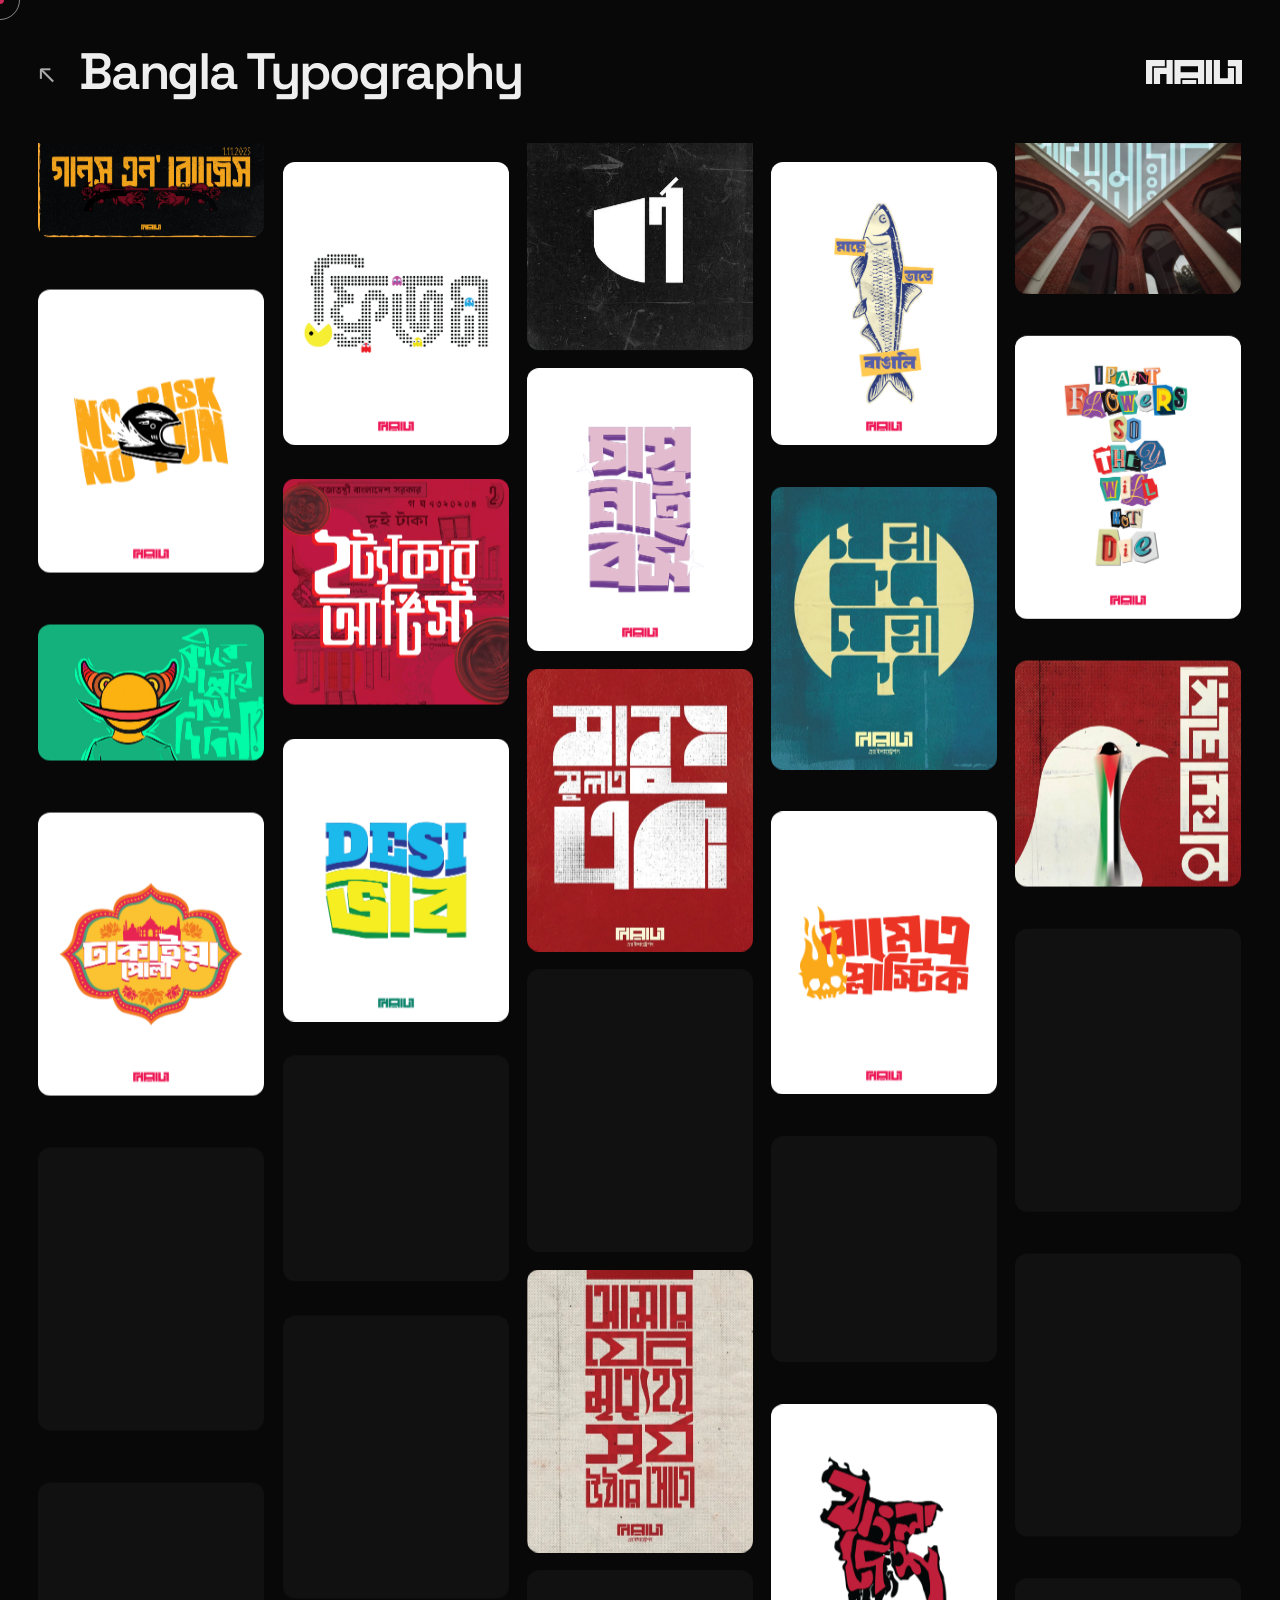
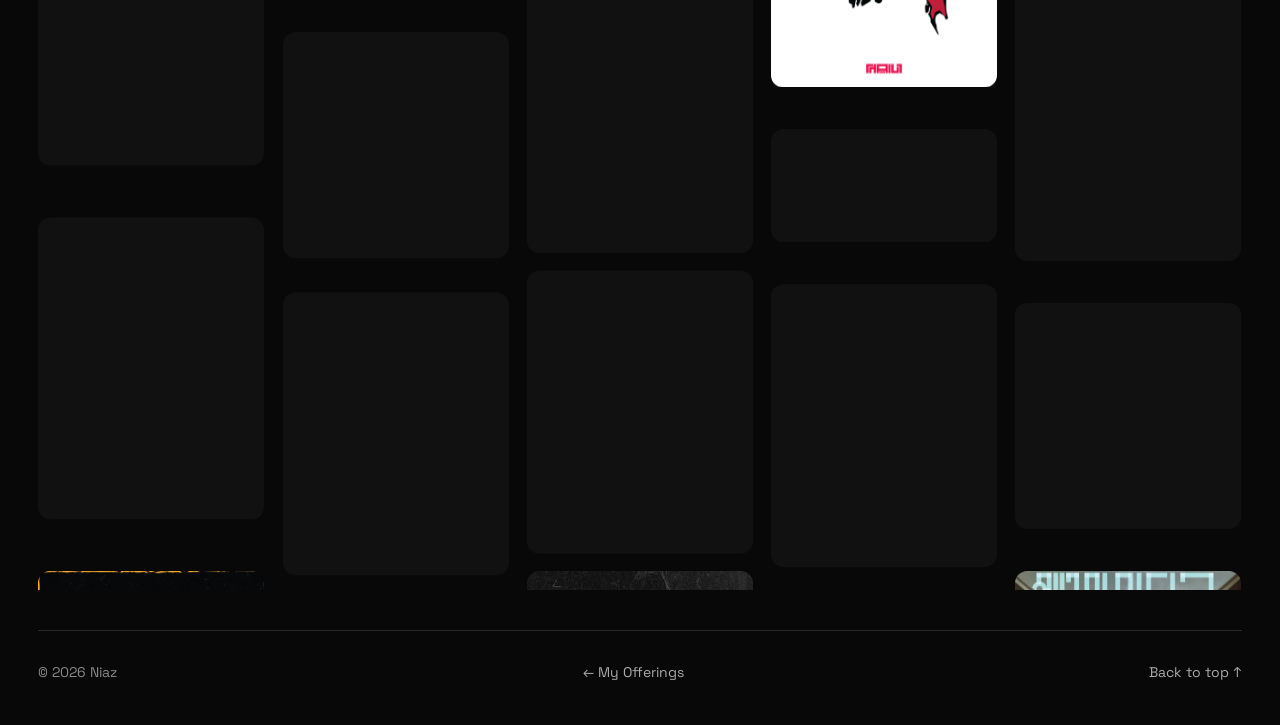
==== bangla-typography.html @ abd05de2 "Upload portfolio" ====
<!DOCTYPE html>
<html lang="en"><head><meta charset="UTF-8"><meta name="viewport" content="width=device-width,initial-scale=1"><meta name="theme-color" content="#000000"><title>Bangla Typography — Niaz</title><link rel="preconnect" href="https://fonts.googleapis.com"><link rel="preconnect" href="https://fonts.gstatic.com" crossorigin><link href="https://fonts.googleapis.com/css2?family=Space+Grotesk:wght@400;500;600;700&display=swap" rel="stylesheet"><link rel="stylesheet" href="offerings.css"><script src="artwork-gallery.js" defer></script><link rel="stylesheet" href="site-cursor.css"><script src="site-cursor.js" defer></script><link rel="stylesheet" href="typography-feed.css"><script src="typography-feed.js" defer></script><link rel="stylesheet" href="site-polish.css"><link rel="stylesheet" href="back-to-top.css"><script src="back-to-top.js" defer></script></head>
<body data-gallery="bangla-typography" class="typography-feed"><header><a class="back" href="portfolio_websiteV_4.html#services" aria-label="Back to My Offerings">↖</a><h1>Bangla Typography</h1><a class="gallery-brand" href="portfolio_websiteV_4.html" aria-label="Niaz home"><svg class="gallery-logo" viewBox="0 0 1831 466" fill-rule="evenodd" xmlns="http://www.w3.org/2000/svg" aria-hidden="true" focusable="false">
                    <path d="M692 383H959V466H692Z M1562 0H1831V466H1712V119H1562Z M1293 0H1411V347H1561V151H1679V466H1293Z M1142 0H1260V466H1142Z M542 0H1110V466H992V350H660V466H542Z M660 119H992V233H660Z M509 0H391V150H150V466H268V268H391V466H509Z M359 0H0V466H118V119H359Z" />
                </svg></a></header><main class="typography-masonry" aria-label="Bangla typography artwork feed"><button class="type-artwork" data-tone="195.30" type="button" aria-label="Enlarge Bangla typography artwork 1"><img src="artworks/bangla-typography/lettering/472086646_122147337512357300_718914605308335010_n--jpg.webp" width="2048" height="1024" alt="Bangla typography artwork 1" loading="lazy" decoding="async"></button><button class="type-artwork" data-tone="146.13" type="button" aria-label="Enlarge Bangla typography artwork 2"><img src="artworks/bangla-typography/lettering/476017805_122151797912357300_2247948479329770162_n--jpg.webp" width="1500" height="1500" alt="Bangla typography artwork 2" loading="lazy" decoding="async"></button><button class="type-artwork" data-tone="133.36" type="button" aria-label="Enlarge Bangla typography artwork 3"><img src="artworks/bangla-typography/lettering/476079316_122151797972357300_8660503932024443208_n--jpg.webp" width="1500" height="1500" alt="Bangla typography artwork 3" loading="lazy" decoding="async"></button><button class="type-artwork" data-tone="186.51" type="button" aria-label="Enlarge Bangla typography artwork 4"><img src="artworks/bangla-typography/lettering/476106877_122151797828357300_2714550559650615253_n%20%281%29--jpg.webp" width="1500" height="1500" alt="Bangla typography artwork 4" loading="lazy" decoding="async"></button><button class="type-artwork" data-tone="53.81" type="button" aria-label="Enlarge Bangla typography artwork 5"><img src="artworks/bangla-typography/lettering/476224926_122151797786357300_9071917740574597699_n--jpg.webp" width="414" height="414" alt="Bangla typography artwork 5" loading="lazy" decoding="async"></button><button class="type-artwork" data-tone="201.11" type="button" aria-label="Enlarge Bangla typography artwork 6"><img src="artworks/bangla-typography/lettering/476446764_122151797870357300_5855859352182131011_n--jpg.webp" width="1500" height="1500" alt="Bangla typography artwork 6" loading="lazy" decoding="async"></button><button class="type-artwork" data-tone="133.46" type="button" aria-label="Enlarge Bangla typography artwork 7"><img src="artworks/bangla-typography/lettering/482118232_17867928795325629_2978613084950118896_n.webp" width="1440" height="1440" alt="Bangla typography artwork 7" loading="lazy" decoding="async"></button><button class="type-artwork" data-tone="92.50" type="button" aria-label="Enlarge Ramadan typography artwork"><img src="artworks/bangla-typography/lettering/ramadan--png.webp" width="2200" height="1650" alt="Ramadan Bengali typography over brick architecture" loading="lazy" decoding="async"></button><button class="type-artwork" data-tone="132.59" type="button" aria-label="Enlarge Bangla typography artwork 9"><img src="artworks/bangla-typography/lettering/485647402_17870883861325629_332027215192450896_n.webp" width="640" height="800" alt="Bangla typography artwork 9" loading="lazy" decoding="async"></button><button class="type-artwork" data-tone="161.12" type="button" aria-label="Enlarge Bangla typography artwork 10"><img src="artworks/bangla-typography/lettering/491459219_17875053186325629_7655058717236260486_n.webp" width="640" height="800" alt="Bangla typography artwork 10" loading="lazy" decoding="async"></button><button class="type-artwork" data-tone="185.44" type="button" aria-label="Enlarge Bangla typography artwork 11"><img src="artworks/bangla-typography/lettering/497539509_17877479907325629_1176229396182195860_n.webp" width="640" height="800" alt="Bangla typography artwork 11" loading="lazy" decoding="async"></button><button class="type-artwork" data-tone="176.00" type="button" aria-label="Enlarge Bangla typography artwork 12"><img src="artworks/bangla-typography/lettering/542943067_17892157050325629_2858688447425471685_n.webp" width="640" height="800" alt="Bangla typography artwork 12" loading="lazy" decoding="async"></button><button class="type-artwork" data-tone="106.47" type="button" aria-label="Enlarge Bangla typography artwork 13"><img src="artworks/bangla-typography/lettering/544329092_17892745548325629_3523128038941729574_n.webp" width="640" height="800" alt="Bangla typography artwork 13" loading="lazy" decoding="async"></button><button class="type-artwork" data-tone="195.75" type="button" aria-label="Enlarge Bangla typography artwork 14"><img src="artworks/bangla-typography/lettering/633434402_17911350621325629_7187620300619597312_n.webp" width="640" height="853" alt="Bangla typography artwork 14" loading="lazy" decoding="async"></button><button class="type-artwork" data-tone="216.36" type="button" aria-label="Enlarge Bangla typography artwork 15"><img src="artworks/bangla-typography/graphic-type/1--png.webp" width="2000" height="2500" alt="Bangla typography artwork 15" loading="lazy" decoding="async"></button><button class="type-artwork" data-tone="210.95" type="button" aria-label="Enlarge Bangla typography artwork 16"><img src="artworks/bangla-typography/graphic-type/2--png.webp" width="2000" height="2500" alt="Bangla typography artwork 16" loading="lazy" decoding="async"></button><button class="type-artwork" data-tone="218.75" type="button" aria-label="Enlarge Bangla typography artwork 17"><img src="artworks/bangla-typography/graphic-type/3--png.webp" width="2000" height="2500" alt="Bangla typography artwork 17" loading="lazy" decoding="async"></button><button class="type-artwork" data-tone="204.73" type="button" aria-label="Enlarge Bangla typography artwork 18"><img src="artworks/bangla-typography/graphic-type/4--png.webp" width="2000" height="2500" alt="Bangla typography artwork 18" loading="lazy" decoding="async"></button><button class="type-artwork" data-tone="211.72" type="button" aria-label="Enlarge Bangla typography artwork 19"><img src="artworks/bangla-typography/graphic-type/5--png.webp" width="2000" height="2500" alt="Bangla typography artwork 19" loading="lazy" decoding="async"></button><button class="type-artwork" data-tone="235.06" type="button" aria-label="Enlarge Bangla typography artwork 20"><img src="artworks/bangla-typography/graphic-type/6--png.webp" width="2000" height="2500" alt="Bangla typography artwork 20" loading="lazy" decoding="async"></button><button class="type-artwork" data-tone="237.05" type="button" aria-label="Enlarge Bangla typography artwork 21"><img src="artworks/bangla-typography/graphic-type/7--png.webp" width="2000" height="2500" alt="Bangla typography artwork 21" loading="lazy" decoding="async"></button><button class="type-artwork" data-tone="233.54" type="button" aria-label="Enlarge Bangla typography artwork 22"><img src="artworks/bangla-typography/graphic-type/8--png.webp" width="2000" height="2500" alt="Bangla typography artwork 22" loading="lazy" decoding="async"></button><button class="type-artwork" data-tone="229.53" type="button" aria-label="Enlarge Bangla typography artwork 23"><img src="artworks/bangla-typography/graphic-type/9--png.webp" width="2000" height="2500" alt="Bangla typography artwork 23" loading="lazy" decoding="async"></button><button class="type-artwork" data-tone="243.11" type="button" aria-label="Enlarge Bangla typography artwork 24"><img src="artworks/bangla-typography/graphic-type/11--png.webp" width="2000" height="2500" alt="Bangla typography artwork 24" loading="lazy" decoding="async"></button><button class="type-artwork" data-tone="238.25" type="button" aria-label="Enlarge Bangla typography artwork 25"><img src="artworks/bangla-typography/graphic-type/12--png.webp" width="2000" height="2500" alt="Bangla typography artwork 25" loading="lazy" decoding="async"></button><button class="type-artwork" data-tone="222.57" type="button" aria-label="Enlarge Bangla typography artwork 26"><img src="artworks/bangla-typography/graphic-type/13--png.webp" width="2000" height="2500" alt="Bangla typography artwork 26" loading="lazy" decoding="async"></button><button class="type-artwork" data-tone="234.82" type="button" aria-label="Enlarge Bangla typography artwork 27"><img src="artworks/bangla-typography/graphic-type/14--png.webp" width="2000" height="2500" alt="Bangla typography artwork 27" loading="lazy" decoding="async"></button><button class="type-artwork" data-tone="230.06" type="button" aria-label="Enlarge Bangla typography artwork 28"><img src="artworks/bangla-typography/graphic-type/15--png.webp" width="2000" height="2500" alt="Bangla typography artwork 28" loading="lazy" decoding="async"></button><button class="type-artwork" data-tone="195.93" type="button" aria-label="Enlarge Bangla typography artwork 29"><img src="artworks/bangla-typography/graphic-type/16--png.webp" width="2000" height="2500" alt="Bangla typography artwork 29" loading="lazy" decoding="async"></button><button class="type-artwork" data-tone="242.75" type="button" aria-label="Enlarge Bangla typography artwork 30"><img src="artworks/bangla-typography/graphic-type/17--png.webp" width="2000" height="2500" alt="Bangla typography artwork 30" loading="lazy" decoding="async"></button><button class="type-artwork" data-tone="235.40" type="button" aria-label="Enlarge Bangla typography artwork 31"><img src="artworks/bangla-typography/graphic-type/18--png.webp" width="2000" height="2500" alt="Bangla typography artwork 31" loading="lazy" decoding="async"></button><button class="type-artwork" data-tone="220.15" type="button" aria-label="Enlarge Bangla typography artwork 32"><img src="artworks/bangla-typography/graphic-type/19--png.webp" width="2000" height="2500" alt="Bangla typography artwork 32" loading="lazy" decoding="async"></button><button class="type-artwork" data-tone="37.51" type="button" aria-label="Enlarge Guns and roses Bengali lettering"><img src="artworks/bangla-typography/favourites/575205002_122191061930357300_2876303411943178242_n--jpg.webp" width="2896" height="1448" alt="Guns and roses Bengali lettering" loading="lazy" decoding="async"></button><button class="type-artwork" data-tone="131.06" type="button" aria-label="Enlarge Colourful character illustration with Bengali lettering"><img src="artworks/bangla-typography/favourites/438083481_469232502110974_217605925769682889_n--jpg.webp" width="1800" height="1080" alt="Colourful character illustration with Bengali lettering" loading="lazy" decoding="async"></button><button class="type-artwork" data-tone="101.89" type="button" aria-label="Enlarge Two Taka Artist Bengali typography"><img src="artworks/bangla-typography/favourites/3--png.webp" width="5400" height="5400" alt="Two Taka Artist Bengali typography" loading="lazy" decoding="async"></button></main><footer class="typography-footer"><span>© 2026 Niaz</span><a href="portfolio_websiteV_4.html#services">← My Offerings</a><a href="#">Back to top ↑</a></footer></body></html>
---- offerings.css ----
:root{color-scheme:dark;--red:#CB2957}*{box-sizing:border-box}body{margin:0;background:#080808;color:#eee;font-family:'Space Grotesk',sans-serif;min-height:100svh}header{padding:clamp(28px,5vh,56px) clamp(20px,3vw,56px);display:flex;align-items:center;gap:24px}h1{font-size:clamp(30px,4vw,64px);letter-spacing:-.045em;font-weight:600;line-height:1.05;margin:0}.back{color:#aaa;font-size:28px;text-decoration:none;line-height:1}.back:hover{color:var(--red)}.controls{margin-left:auto;display:flex;gap:10px}button{height:42px;width:42px;border:1px solid #333;border-radius:50%;background:none;color:#bbb;font-size:22px;cursor:pointer;transition:border-color .2s,color .2s}button:hover{border-color:var(--red);color:var(--red)}button:disabled{opacity:.25;cursor:default}a:focus-visible,button:focus-visible,.gallery:focus-visible{outline:2px solid var(--red);outline-offset:4px}.gallery{display:flex;align-items:flex-start;gap:clamp(16px,1.5vw,30px);overflow-x:auto;overscroll-behavior-x:contain;scrollbar-width:none;scroll-snap-type:x proximity;padding:16px clamp(20px,1vw,32px) 44px;cursor:grab;touch-action:pan-x pan-y}.gallery::-webkit-scrollbar{display:none}.gallery.dragging{cursor:grabbing;scroll-snap-type:none;user-select:none}.artwork{margin:0;flex:0 0 clamp(260px,30vw,470px);scroll-snap-align:start}.artwork img,.artwork-slot{width:100%;height:clamp(340px,67svh,690px);display:block;border-radius:6px;object-fit:contain;background:#141414}.artwork-slot{background:linear-gradient(145deg,#141414,#0d0d0d);border:1px solid #202020}.artwork img{user-select:none;-webkit-user-drag:none}figcaption{font-size:12px;letter-spacing:.08em;text-transform:uppercase;color:#999;padding-top:14px}.artwork-slot{animation:appear .8s ease both}@keyframes appear{from{opacity:0;transform:translateY(12px)}to{opacity:1;transform:translateY(0)}}@media(max-width:650px){header{gap:14px}.artwork{flex-basis:82vw}.controls{gap:6px}button{width:34px;height:34px}h1{font-size:clamp(25px,6vw,36px)}.artwork img,.artwork-slot{height:65svh}}@media(prefers-reduced-motion:reduce){.artwork-slot{animation:none}button{transition:none}}
/* Continuous gallery with a single, prominent center artwork. */
.gallery{scroll-snap-type:none;touch-action:none;padding-top:32px;padding-bottom:60px;overflow-anchor:none}
.artwork{opacity:.42;transform:scale(.92);filter:saturate(.6);transition:opacity .4s ease,transform .55s cubic-bezier(.2,1,.3,1),filter .4s ease}
.artwork.is-center{opacity:1;transform:scale(1.025);filter:saturate(1)}
.artwork img,.artwork-slot{transition:box-shadow .4s,border-color .4s}
.artwork.is-center img,.artwork.is-center .artwork-slot{box-shadow:0 16px 48px rgba(203,41,87,.15);border:1px solid rgba(203,41,87,.6)}
.artwork-slot{animation:none}
.artwork.is-center img{animation:artwork-breathe 5s ease-in-out infinite}
@keyframes artwork-breathe{0%,100%{translate:0 0}50%{translate:0 -5px}}
@media(prefers-reduced-motion:reduce){.artwork,.artwork img,.artwork-slot{transition:none}.artwork.is-center img{animation:none}}
/* Center gallery navigation beneath the artwork. */
body[data-gallery=posters] .gallery{touch-action:pan-y pinch-zoom}
.controls{margin:0 auto;justify-content:center;padding:0 20px 32px;gap:12px}

/* Front-page logo aligned with the gallery heading. */
.gallery-brand{margin-left:auto;display:flex;align-items:center;flex-shrink:0;color:#eee;transition:color .2s}
.gallery-brand:hover{color:var(--red)}
.gallery-logo{display:block;width:96px;height:auto;fill:currentColor}
@media(max-width:650px){.gallery-logo{width:72px}}
.poster-categories{display:flex;flex-wrap:wrap;gap:10px;padding:0 clamp(20px,3vw,56px) 26px}
.poster-categories a{padding:10px 18px;border:1px solid #303030;border-radius:24px;color:#999;text-decoration:none;font-size:13px;transition:color .2s,background .2s,border-color .2s}
.poster-categories a:hover,.poster-categories a[aria-current=page]{color:#eee;border-color:#CB2957;background:rgba(203,41,87,.15)}
.gallery-section-heading{display:flex;align-items:center;justify-content:space-between;margin:0 clamp(20px,3vw,56px);padding-top:18px;border-top:1px solid #252525;color:#888}
.gallery-section-heading h2{font-size:13px;font-weight:500;text-transform:uppercase;letter-spacing:.1em;margin:0}
#category-count{font-size:12px;color:#777}
body[data-gallery=posters] header{padding-bottom:28px}
body[data-gallery=posters] .artwork img{height:clamp(300px,56svh,600px)}
/* Three independent poster galleries stacked by category. */
.gallery-section{padding-top:28px;padding-bottom:36px}
.gallery-section+.gallery-section{padding-top:44px}
.gallery-section-heading h2{font-size:clamp(24px,3vw,38px);letter-spacing:-.025em;text-transform:none;font-weight:600;color:#eee}
.gallery-section-heading{padding-top:28px;padding-bottom:8px;align-items:baseline}
.category-count{font-size:12px;color:#777}
body[data-gallery=posters] .artwork img{height:clamp(320px,62svh,680px)}
.gallery-section .controls{padding-bottom:12px}
/* Present artwork without surrounding frames. */
.artwork img,
.artwork.is-center img {
    border: none;
    border-radius: 0;
    background: transparent;
    box-shadow: none;
}
/* Click artwork to inspect it at full size. */
.artwork[role=button]{cursor:zoom-in}
.artwork[role=button]:focus-visible{outline:2px solid var(--red);outline-offset:8px}
.artwork-lightbox{position:fixed;inset:0;width:100vw;max-width:none;height:100svh;max-height:none;margin:0;padding:clamp(24px,4vw,64px);border:0;background:rgba(0,0,0,.94);overflow:hidden;color:#fff}
.artwork-lightbox[open]{display:flex;align-items:center;justify-content:center}
.artwork-lightbox::backdrop{background:rgba(0,0,0,.85);backdrop-filter:blur(12px)}
.lightbox-image{display:block;max-width:100%;max-height:100%;object-fit:contain;animation:artwork-zoom .3s cubic-bezier(.2,1,.3,1)}
.lightbox-close{position:absolute;right:20px;top:16px;z-index:1;background:#181818;border-color:#555;width:44px;height:44px;font-size:30px;color:#fff}
@keyframes artwork-zoom{from{opacity:0;transform:scale(.92)}to{opacity:1;transform:scale(1)}}
@media(prefers-reduced-motion:reduce){.lightbox-image{animation:none}}
/* Personal introductions beneath each category title. */
.category-intro{max-width:780px}
.category-description{font-size:clamp(15px,1.3vw,18px);line-height:1.65;color:#999;margin:14px 0 4px;letter-spacing:0}
.gallery-section-heading{gap:24px}
.category-count{white-space:nowrap}
@media(max-width:650px){.gallery-section-heading{align-items:flex-start;gap:12px}.category-count{padding-top:5px}}
/* Characterful poster headings with pixel-style supporting typography. */
body[data-gallery=posters] .gallery-section-heading h2 {
    font-size:clamp(30px,3.6vw,52px);
    font-weight:700;
    letter-spacing:-.045em;
    line-height:1.1;
    color:#f2f2f2;
}
body[data-gallery=posters] .category-description,
body[data-gallery=posters] .category-count,
body[data-gallery=posters] figcaption {
    font-family:'Bitcount Single',monospace;
    font-weight:400;
    font-size:clamp(17px,1.35vw,21px);
    line-height:1.55;
    letter-spacing:.015em;
}
body[data-gallery=posters] .category-description{color:#bbb;margin-top:18px;max-width:780px}
body[data-gallery=posters] .category-count{font-size:15px;color:#CB2957}
/* Keep poster introductions on one uninterrupted line. */
body[data-gallery=posters] .gallery-section-heading{position:relative;display:block}
body[data-gallery=posters] .category-intro{max-width:none;width:100%;min-width:0}
body[data-gallery=posters] .category-description{max-width:none;white-space:nowrap;font-size:clamp(12px,1.03vw,18px);overflow-x:auto;scrollbar-width:none}
body[data-gallery=posters] .category-description::-webkit-scrollbar{display:none}
body[data-gallery=posters] .category-count{position:absolute;right:0;top:34px}
@media(max-width:650px){body[data-gallery=posters] .category-description{font-size:14px}body[data-gallery=posters] .category-count{font-size:12px}}
/* Keep poster introductions in two balanced lines on desktop. */
body[data-gallery=posters] .category-intro{max-width:1120px;flex:1;min-width:0}
body[data-gallery=posters] .category-description{max-width:1120px;text-wrap:balance;font-size:clamp(17px,1.22vw,20px)}
@media(min-width:1100px){body[data-gallery=posters] .category-description{width:min(100%,1120px)}}
/* Poster category title hover. */
body[data-gallery=posters] .gallery-section-heading h2{
    width:fit-content;
    transform-origin:left center;
    transition:color .22s ease,transform .3s cubic-bezier(.2,1,.3,1);
}
body[data-gallery=posters] .gallery-section-heading h2:hover{
    color:#CB2957;
    transform:translateY(-3px) scale(1.045);
}
@media(prefers-reduced-motion:reduce){
    body[data-gallery=posters] .gallery-section-heading h2{transition:none}
    body[data-gallery=posters] .gallery-section-heading h2:hover{transform:none}
}
/* Back-to-top control appears while browsing lower poster sections. */
.poster-back-top{position:fixed;right:clamp(20px,3vw,48px);bottom:24px;z-index:50;width:48px;height:48px;background:rgba(15,15,15,.92);border:1px solid #CB2957;color:#eee;box-shadow:0 8px 24px #0008;backdrop-filter:blur(8px);transition:background .2s,transform .2s}
.poster-back-top[hidden]{display:none}
.poster-back-top:hover{background:#CB2957;color:#fff;transform:translateY(-3px)}
@media(prefers-reduced-motion:reduce){.poster-back-top{transition:none}.poster-back-top:hover{transform:none}}
/* Balanced apparel header: title / Tahams / Niaz. */
body[data-gallery=t-shirt-design] .tshirt-header{display:grid;grid-template-columns:minmax(0,1fr) 140px minmax(0,1fr);align-items:center;gap:24px;padding:20px clamp(24px,3vw,56px)}
.tshirt-header-title{display:flex;align-items:center;gap:24px;min-width:0}
.tshirt-header-title h1{font-size:clamp(30px,3.5vw,56px)}
.tahams-header-logo{display:block;width:140px;height:140px;object-fit:contain;filter:contrast(1.65);mix-blend-mode:screen;justify-self:center}
.tshirt-header .gallery-brand{margin:0;justify-self:end}
@media(max-width:700px){body[data-gallery=t-shirt-design] .tshirt-header{grid-template-columns:minmax(0,1fr) 90px auto;gap:14px;padding:16px 20px}.tahams-header-logo{width:90px;height:90px}.tshirt-header-title{gap:10px}.tshirt-header-title h1{font-size:clamp(22px,4.2vw,30px)}.tshirt-header .gallery-logo{width:60px}}
@media(max-width:420px){body[data-gallery=t-shirt-design] .tshirt-header{grid-template-columns:1fr auto}.tahams-header-logo{grid-row:2;grid-column:1/-1;width:110px;height:110px}.tshirt-header .gallery-brand{grid-column:2;grid-row:1}}
/* Slightly smaller apparel title. */
.tshirt-header-title h1{font-size:clamp(28px,2.9vw,46px)}
@media(max-width:700px){.tshirt-header-title h1{font-size:clamp(21px,3.8vw,27px)}}
/* Subtle interactive apparel header. */
.tshirt-header-title h1{transform-origin:left center;transition:color .25s ease,transform .35s cubic-bezier(.2,1,.3,1)}
.tshirt-header-title h1:hover{color:#CB2957;transform:translateY(-2px) scale(1.025)}
.tahams-header-logo{transition:transform .45s cubic-bezier(.2,1,.3,1),filter .35s ease}
.tahams-header-logo:hover{transform:translateY(-4px) scale(1.06);filter:contrast(1.65) drop-shadow(0 4px 10px rgba(203,41,87,.3))}
.tshirt-header .gallery-brand{transition:color .25s,transform .35s cubic-bezier(.2,1,.3,1)}
.tshirt-header .gallery-brand:hover{color:#CB2957;transform:translateY(-2px) scale(1.04)}
.tshirt-header .back{transition:color .25s,transform .3s ease}
.tshirt-header .back:hover{transform:translate(-3px,-3px)}
@media(prefers-reduced-motion:reduce){.tshirt-header-title h1,.tahams-header-logo,.tshirt-header .gallery-brand,.tshirt-header .back{transition:none}.tshirt-header-title h1:hover,.tahams-header-logo:hover,.tshirt-header .gallery-brand:hover,.tshirt-header .back:hover{transform:none}}
---- site-cursor.css ----
.site-cursor-dot,.site-cursor-ring{position:fixed;left:0;top:0;z-index:10001;pointer-events:none;border-radius:9999px;opacity:0;will-change:transform;transition:opacity .25s}
.site-cursor-dot{width:8px;height:8px;margin:-4px 0 0 -4px;background:#CB2957}
.site-cursor-ring{width:40px;height:40px;margin:-20px 0 0 -20px;border:1.5px solid rgba(238,238,238,.55)}
.site-cursor-ring i{position:absolute;inset:-1.5px;border-radius:inherit;display:block;background:rgba(203,41,87,.18);border:1.5px solid #CB2957;opacity:0;transform:scale(var(--rs,1));transition:opacity .25s,transform .3s cubic-bezier(.16,1,.3,1)}
html.site-has-cursor,html.site-has-cursor *{cursor:none!important}
html.site-cursor-on .site-cursor-dot,html.site-cursor-on .site-cursor-ring{opacity:1}
html.site-cursor-link .site-cursor-ring i{opacity:1;--rs:1.55}
html.site-cursor-link .site-cursor-dot{opacity:0}
html.site-cursor-down .site-cursor-ring i{--rs:.8}
.site-click-ripple{position:fixed;width:12px;height:12px;margin:-6px;border:1.5px solid #CB2957;border-radius:50%;pointer-events:none;z-index:10000;animation:site-click-ripple .45s ease-out forwards}
@keyframes site-click-ripple{from{transform:scale(.5);opacity:.9}to{transform:scale(2);opacity:0}}
@media(prefers-reduced-motion:reduce){.site-cursor-dot,.site-cursor-ring,.site-cursor-ring i{transition:none}.site-click-ripple{animation:none;opacity:.65}}
---- typography-feed.css ----
.typography-masonry{columns:5;column-gap:18px;padding:12px clamp(18px,3vw,48px) 64px}
.type-artwork{display:block;width:100%;height:auto;padding:0;margin:0 0 18px;border:0;border-radius:12px;background:#111;break-inside:avoid;overflow:hidden;position:relative;text-align:initial;transition:transform .35s cubic-bezier(.2,1,.3,1),box-shadow .3s;cursor:zoom-in}
.type-artwork img{display:block;width:100%;height:auto;transition:filter .3s,transform .5s cubic-bezier(.2,1,.3,1)}
.type-artwork:hover{transform:translateY(-3px);box-shadow:0 8px 30px #0008}
.type-artwork:hover img{filter:brightness(.85);transform:scale(1.025)}
.type-artwork:focus-visible{outline:2px solid #CB2957;outline-offset:4px}
.typography-feed header{padding-bottom:32px}
@media(min-width:1800px){.typography-masonry{columns:6}}
@media(max-width:1250px){.typography-masonry{columns:4}}
@media(max-width:950px){.typography-masonry{columns:3}}
@media(max-width:650px){.typography-masonry{columns:2;column-gap:12px;padding-left:14px;padding-right:14px}.type-artwork{margin-bottom:12px;border-radius:8px}}
@media(max-width:360px){.typography-masonry{columns:1}}
@media(prefers-reduced-motion:reduce){.type-artwork,.type-artwork img{transition:none}.type-artwork:hover,.type-artwork:hover img{transform:none}}

/* Balanced, row-wise masonry keeps contrasting backgrounds mixed across the feed. */
.typography-masonry{columns:unset;display:grid;grid-template-columns:repeat(5,minmax(0,1fr));grid-auto-rows:8px;gap:16px;align-items:start}
.typography-masonry .type-artwork{margin:0;align-self:start;min-width:0}
@media(min-width:1800px){.typography-masonry{columns:unset;grid-template-columns:repeat(6,minmax(0,1fr))}}
@media(max-width:1250px){.typography-masonry{columns:unset;grid-template-columns:repeat(4,minmax(0,1fr))}}
@media(max-width:950px){.typography-masonry{columns:unset;grid-template-columns:repeat(3,minmax(0,1fr))}}
@media(max-width:650px){.typography-masonry{columns:unset;grid-template-columns:repeat(2,minmax(0,1fr));gap:12px}}
@media(max-width:360px){.typography-masonry{columns:unset;grid-template-columns:1fr}}
/* Give the wide lettering artwork more room. */
.typography-masonry .type-artwork-wide{grid-column:span 2}
@media(max-width:360px){.typography-masonry .type-artwork-wide{grid-column:span 1}}
/* Alternating continuous vertical artwork columns. */
.typography-masonry{--feed-columns:5;display:grid;grid-template-columns:repeat(var(--feed-columns),minmax(0,1fr));grid-auto-rows:auto;gap:18px;align-items:start;padding-bottom:40px}
.flow-column{height:calc(100svh - 180px);min-height:520px;overflow:hidden;min-width:0;mask-image:linear-gradient(transparent,#000 3%,#000 97%,transparent)}
.flow-column-wide{grid-column:span 2}
.flow-track{animation:feed-rise 80s linear infinite;will-change:transform}
.flow-track.flow-down{animation-direction:reverse}
.flow-run{display:flex;flex-direction:column;gap:18px;padding-bottom:18px}
.typography-masonry .flow-run .type-artwork{flex:none;grid-column:auto;margin:0;width:100%}
.flow-column:hover .flow-track,.flow-column:focus-within .flow-track{animation-play-state:paused}
@keyframes feed-rise{from{transform:translateY(0)}to{transform:translateY(-50%)}}
@media(min-width:1800px){.typography-masonry{--feed-columns:6;grid-template-columns:repeat(var(--feed-columns),minmax(0,1fr))}}
@media(max-width:1250px){.typography-masonry{--feed-columns:4;grid-template-columns:repeat(var(--feed-columns),minmax(0,1fr))}}
@media(max-width:950px){.typography-masonry{--feed-columns:3;grid-template-columns:repeat(var(--feed-columns),minmax(0,1fr))}}
@media(max-width:650px){.typography-masonry{--feed-columns:2;grid-template-columns:repeat(var(--feed-columns),minmax(0,1fr));gap:12px}.flow-run{gap:12px;padding-bottom:12px}}
@media(max-width:360px){.typography-masonry{--feed-columns:1;grid-template-columns:1fr}}
@media(prefers-reduced-motion:reduce){.flow-track{animation:none;transform:none;will-change:auto}.flow-column{height:auto;min-height:0;overflow:visible;mask-image:none}.flow-copy{display:none}}
/* Five equally sized artwork columns on desktop. */
@media(min-width:951px){.typography-masonry{--feed-columns:5;grid-template-columns:repeat(5,minmax(0,1fr))}}
.flow-column-wide{grid-column:auto}
/* A scrollable page with a taller window into the continuously looping feed. */
body.typography-feed{overflow-y:auto;min-height:100svh}
.typography-feed .flow-column{height:180svh;min-height:1100px}
.typography-feed .flow-column:hover .flow-track,
.typography-feed .flow-column:focus-within .flow-track{animation-play-state:running}
@media(max-width:650px){.typography-feed .flow-column{height:200svh;min-height:1000px}}
@media(prefers-reduced-motion:reduce){.typography-feed .flow-column{height:auto;min-height:0}}
/* Each column exposes its whole collection; the page scrolls to its full height. */
.typography-feed .flow-column{min-height:0}
@media(max-width:650px){.typography-feed .flow-column{min-height:0}}
@media(prefers-reduced-motion:reduce){.typography-feed .flow-column{height:auto!important}}
/* Repeated runs replace artwork at both edges without a fade or empty interval. */
.typography-feed .flow-column{mask-image:none;-webkit-mask-image:none}
.typography-feed .flow-track{animation-name:feed-continuous-wrap}
@keyframes feed-continuous-wrap{
    from{transform:translateY(calc(-1 * var(--loop-distance, 0px)))}
    to{transform:translateY(calc(-2 * var(--loop-distance, 0px)))}
}
@media(prefers-reduced-motion:reduce){.typography-feed .flow-track{animation:none;transform:none}}
/* One shared ending for the animated feed. */
.typography-footer{display:flex;align-items:center;justify-content:space-between;flex-wrap:wrap;gap:20px;margin:0 clamp(18px,3vw,48px);padding:32px 0 44px;border-top:1px solid #292929;color:#888;font-size:14px}
.typography-footer a{color:#aaa;text-decoration:none}
.typography-footer a:hover{color:#CB2957}
/* One complete collection only, with clipped edge continuations during wrapping. */
.typography-feed .unique-flow-column{position:relative;overflow:hidden;min-height:0;mask-image:none}
.typography-masonry .unique-flow-column>.type-artwork{position:absolute;top:0;left:0;width:100%;margin:0;transition:box-shadow .3s;will-change:transform}
.flow-edge-piece{display:none}
@media(prefers-reduced-motion:reduce){.typography-masonry .unique-flow-column>.type-artwork{will-change:auto}}
---- site-polish.css ----
/* A consistent title response throughout the portfolio. */
body :is(h1:not(.hero-name),h2,h3,.org-card-title){transform-origin:left center;transition:color .25s ease,scale .35s cubic-bezier(.2,1,.3,1),text-shadow .3s ease}
body :is(h1:not(.hero-name),h2,h3,.org-card-title):hover{color:#CB2957;scale:1.018;text-shadow:0 0 24px rgba(203,41,87,.12)}
.org-card:hover .org-card-title{color:#CB2957}
/* Light frosted surfaces keep the dark palette and original logo colours. */
#work .org-card{background:linear-gradient(135deg,rgba(255,255,255,.055),rgba(255,255,255,.012));border-color:rgba(255,255,255,.12);backdrop-filter:blur(12px);-webkit-backdrop-filter:blur(12px);box-shadow:inset 0 1px 0 rgba(255,255,255,.035)}
#work .org-card:hover{background:linear-gradient(135deg,rgba(203,41,87,.1),rgba(255,255,255,.025));border-color:rgba(203,41,87,.6)}
.org-marquee{background:linear-gradient(90deg,rgba(255,255,255,.02),rgba(255,255,255,.045),rgba(255,255,255,.02));backdrop-filter:blur(10px);-webkit-backdrop-filter:blur(10px)}
#org-panel{background:rgba(0,0,0,.65);backdrop-filter:blur(18px);-webkit-backdrop-filter:blur(18px)}
#org-panel .org-panel-content{background:linear-gradient(145deg,rgba(25,25,28,.94),rgba(8,8,10,.96));border-left-color:rgba(255,255,255,.15);box-shadow:-20px 0 80px rgba(0,0,0,.35)}
.org-panel-work a{border-radius:10px;overflow:hidden;border:1px solid rgba(255,255,255,.08);background:rgba(255,255,255,.025)}
@media(prefers-reduced-motion:reduce){body :is(h1:not(.hero-name),h2,h3,.org-card-title){transition:none}body :is(h1:not(.hero-name),h2,h3,.org-card-title):hover{scale:1}}
.contact-talk{display:inline-flex;align-items:center;gap:.28em;font-family:'Space Grotesk',sans-serif;font-size:clamp(56px,7.6vw,116px);font-weight:700;line-height:1.12;letter-spacing:-.065em;color:#f5f5f5;text-decoration:none;transition:color .25s,transform .3s}
.contact-talk span{font-size:.6em;transition:transform .3s}
.contact-talk:hover,.contact-talk:focus-visible{color:#CB2957;transform:translateY(-4px)}
.contact-talk:hover span{transform:translate(5px,-5px)}
.contact-talk:focus-visible{outline:2px solid #CB2957;outline-offset:12px}
@media(prefers-reduced-motion:reduce){.contact-talk,.contact-talk span{transition:none;transform:none}}
/* Swap the contact heading's white and crimson on hover. */
#contact h2{color:#f5f5f5}
#contact h2 .text-palette-crimson{color:#CB2957;transition:color .25s ease}
#contact h2:hover{color:#CB2957}
#contact h2:hover .text-palette-crimson{color:#f5f5f5}
@media(prefers-reduced-motion:reduce){#contact h2 .text-palette-crimson{transition:none}}
/* Neutral logo presentation with original colours revealed on hover. */
.cursor-glass-light{position:fixed;inset:0;z-index:59;pointer-events:none;opacity:0;background:radial-gradient(ellipse 320px 240px at var(--glass-x,50%) var(--glass-y,50%),#ffffff09 0%,#ffffff04 30%,transparent 75%);mix-blend-mode:screen;transition:opacity .6s}
.cursor-glass-light.is-active{opacity:1}
#film-grain{inset:-8px;width:calc(100% + 16px);height:calc(100% + 16px)}
@media(prefers-reduced-motion:reduce){.cursor-glass-light{display:none}}
.corner-home-logo{position:fixed;right:26px;bottom:24px;z-index:45;display:flex;align-items:center;justify-content:center;width:94px;height:46px;padding:12px;background:transparent;border:0;color:#f5f3ee;transition:color .25s,transform .25s}
.corner-home-logo svg{display:block;width:100%;height:auto;fill:currentColor}
.corner-home-logo:hover{color:#CB2957;transform:translateY(-3px)}
.corner-home-logo:focus-visible{outline:2px solid #CB2957;outline-offset:4px}
@media(max-width:650px){.corner-home-logo{right:16px;bottom:16px;width:78px;height:40px;padding:10px}}
@media(prefers-reduced-motion:reduce){.corner-home-logo{transition:none}}
.footer-home-row{display:flex;align-items:center;justify-content:space-between;gap:20px;padding-top:28px;border-top:1px solid #ffffff1a;font:12px monospace;letter-spacing:.1em;text-transform:uppercase;color:#ffffff60}
.footer-home-row p{margin:0}
.footer-home-row .corner-home-logo{position:static;width:94px;height:46px;padding:12px 0;z-index:auto}
@media(max-width:480px){.footer-home-row{font-size:9px;gap:12px}.footer-home-row .corner-home-logo{width:72px;flex-shrink:0}}
#work .org-logo[src*="honeycomb-original"]{filter:grayscale(1) contrast(1.6)}
#work .org-card:hover{background:linear-gradient(135deg,rgba(255,255,255,.08),rgba(255,255,255,.025));border-color:rgba(255,255,255,.3)}
#work .org-card:hover .org-card-title,#work .org-card:hover .org-card-arrow{color:#f5f5f5;text-shadow:none}
#work .org-card:hover .org-logo,#work .org-card:focus-visible .org-logo,#work .org-strip-item:hover .org-logo{filter:none}
---- back-to-top.css ----
.page-back-top{position:fixed;right:32px;bottom:24px;z-index:1000;display:flex;align-items:center;justify-content:center;width:48px;height:48px;padding:0;border-radius:50%;border:1px solid #CB2957;background:rgba(15,15,15,.92);color:#eee;font:28px/1 Arial,sans-serif;box-shadow:0 8px 24px #0008;backdrop-filter:blur(8px);cursor:pointer;transition:background .2s,transform .2s}
.page-back-top[hidden]{display:none}
.page-back-top:hover{background:#CB2957;color:#fff;transform:translateY(-3px)}
.page-back-top:focus-visible{outline:2px solid #CB2957;outline-offset:4px}
@media(max-width:650px){.page-back-top{right:20px;bottom:24px}}
@media(prefers-reduced-motion:reduce){.page-back-top{transition:none}.page-back-top:hover{transform:none}}
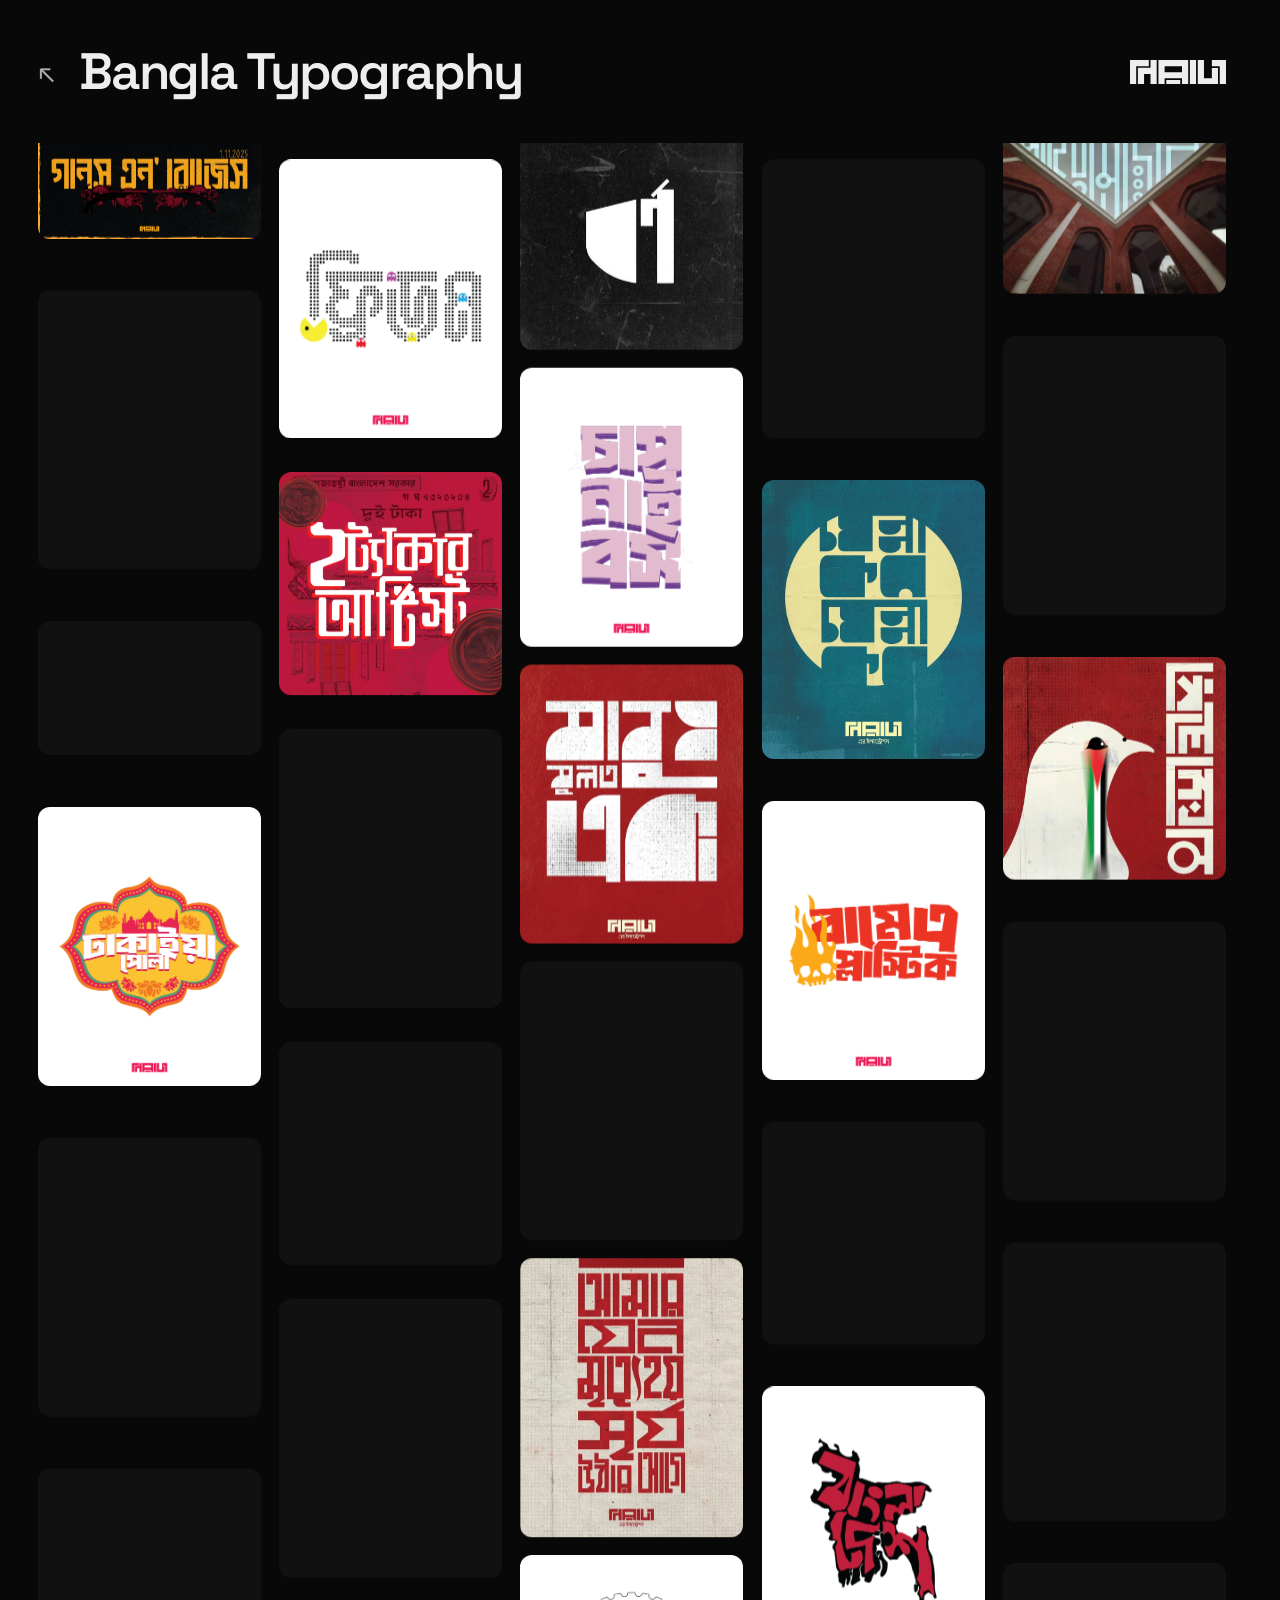
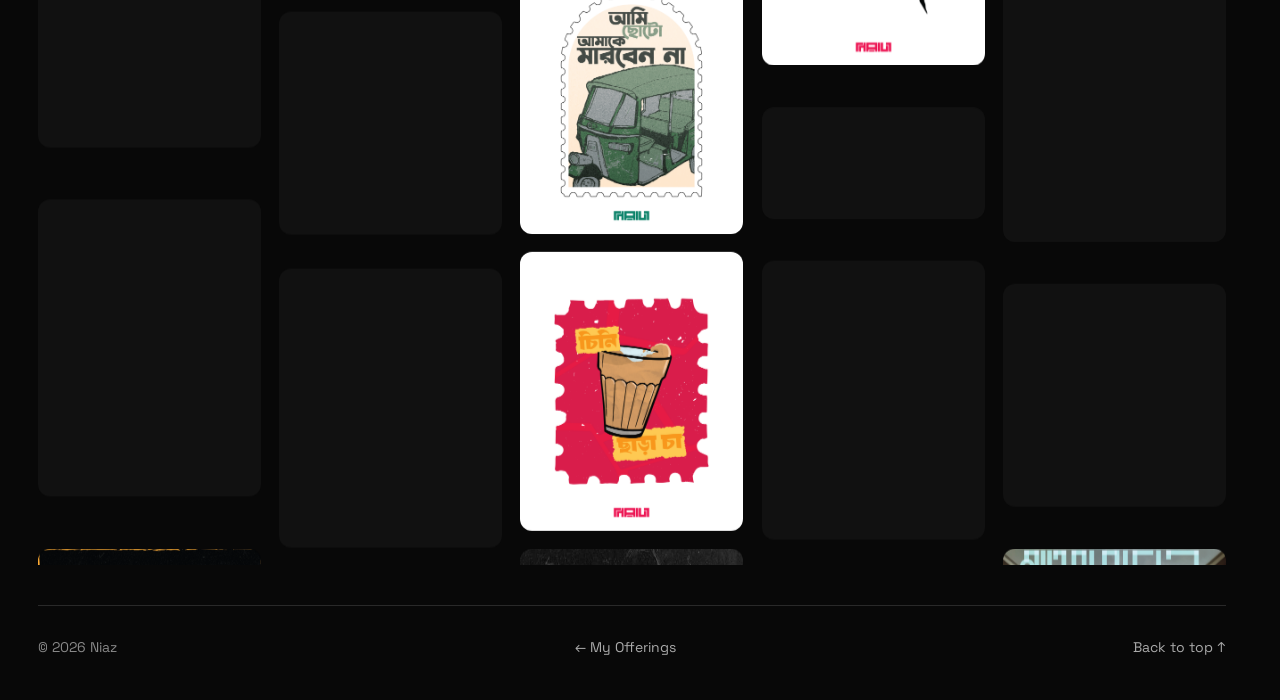
==== commit 74afddd5: "scroll bar update" ====
--- a/bangla-typography.html
+++ b/bangla-typography.html
@@ -1,5 +1,5 @@
-<!DOCTYPE html>
-<html lang="en"><head><meta charset="UTF-8"><meta name="viewport" content="width=device-width,initial-scale=1"><meta name="theme-color" content="#000000"><title>Bangla Typography — Niaz</title><link rel="preconnect" href="https://fonts.googleapis.com"><link rel="preconnect" href="https://fonts.gstatic.com" crossorigin><link href="https://fonts.googleapis.com/css2?family=Space+Grotesk:wght@400;500;600;700&display=swap" rel="stylesheet"><link rel="stylesheet" href="offerings.css"><script src="artwork-gallery.js" defer></script><link rel="stylesheet" href="site-cursor.css"><script src="site-cursor.js" defer></script><link rel="stylesheet" href="typography-feed.css"><script src="typography-feed.js" defer></script><link rel="stylesheet" href="site-polish.css"><link rel="stylesheet" href="back-to-top.css"><script src="back-to-top.js" defer></script></head>
-<body data-gallery="bangla-typography" class="typography-feed"><header><a class="back" href="portfolio_websiteV_4.html#services" aria-label="Back to My Offerings">↖</a><h1>Bangla Typography</h1><a class="gallery-brand" href="portfolio_websiteV_4.html" aria-label="Niaz home"><svg class="gallery-logo" viewBox="0 0 1831 466" fill-rule="evenodd" xmlns="http://www.w3.org/2000/svg" aria-hidden="true" focusable="false">
-                    <path d="M692 383H959V466H692Z M1562 0H1831V466H1712V119H1562Z M1293 0H1411V347H1561V151H1679V466H1293Z M1142 0H1260V466H1142Z M542 0H1110V466H992V350H660V466H542Z M660 119H992V233H660Z M509 0H391V150H150V466H268V268H391V466H509Z M359 0H0V466H118V119H359Z" />
+<!DOCTYPE html>
+<html lang="en"><head><meta charset="UTF-8"><meta name="viewport" content="width=device-width,initial-scale=1"><meta name="theme-color" content="#000000"><title>Bangla Typography — Niaz</title><link rel="preconnect" href="https://fonts.googleapis.com"><link rel="preconnect" href="https://fonts.gstatic.com" crossorigin><link href="https://fonts.googleapis.com/css2?family=Space+Grotesk:wght@400;500;600;700&display=swap" rel="stylesheet"><link rel="stylesheet" href="offerings.css"><script src="artwork-gallery.js" defer></script><link rel="stylesheet" href="site-cursor.css"><script src="site-cursor.js" defer></script><link rel="stylesheet" href="typography-feed.css"><script src="typography-feed.js" defer></script><link rel="stylesheet" href="site-polish.css"><link rel="stylesheet" href="back-to-top.css"><script src="back-to-top.js" defer></script><link rel="stylesheet" href="ruler-scrollbar.css"></head>
+<body data-gallery="bangla-typography" class="typography-feed"><header><a class="back" href="portfolio_websiteV_4.html#services" aria-label="Back to My Offerings">↖</a><h1>Bangla Typography</h1><a class="gallery-brand" href="portfolio_websiteV_4.html" aria-label="Niaz home"><svg class="gallery-logo" viewBox="0 0 1831 466" fill-rule="evenodd" xmlns="http://www.w3.org/2000/svg" aria-hidden="true" focusable="false">
+                    <path d="M692 383H959V466H692Z M1562 0H1831V466H1712V119H1562Z M1293 0H1411V347H1561V151H1679V466H1293Z M1142 0H1260V466H1142Z M542 0H1110V466H992V350H660V466H542Z M660 119H992V233H660Z M509 0H391V150H150V466H268V268H391V466H509Z M359 0H0V466H118V119H359Z" />
                 </svg></a></header><main class="typography-masonry" aria-label="Bangla typography artwork feed"><button class="type-artwork" data-tone="195.30" type="button" aria-label="Enlarge Bangla typography artwork 1"><img src="artworks/bangla-typography/lettering/472086646_122147337512357300_718914605308335010_n--jpg.webp" width="2048" height="1024" alt="Bangla typography artwork 1" loading="lazy" decoding="async"></button><button class="type-artwork" data-tone="146.13" type="button" aria-label="Enlarge Bangla typography artwork 2"><img src="artworks/bangla-typography/lettering/476017805_122151797912357300_2247948479329770162_n--jpg.webp" width="1500" height="1500" alt="Bangla typography artwork 2" loading="lazy" decoding="async"></button><button class="type-artwork" data-tone="133.36" type="button" aria-label="Enlarge Bangla typography artwork 3"><img src="artworks/bangla-typography/lettering/476079316_122151797972357300_8660503932024443208_n--jpg.webp" width="1500" height="1500" alt="Bangla typography artwork 3" loading="lazy" decoding="async"></button><button class="type-artwork" data-tone="186.51" type="button" aria-label="Enlarge Bangla typography artwork 4"><img src="artworks/bangla-typography/lettering/476106877_122151797828357300_2714550559650615253_n%20%281%29--jpg.webp" width="1500" height="1500" alt="Bangla typography artwork 4" loading="lazy" decoding="async"></button><button class="type-artwork" data-tone="53.81" type="button" aria-label="Enlarge Bangla typography artwork 5"><img src="artworks/bangla-typography/lettering/476224926_122151797786357300_9071917740574597699_n--jpg.webp" width="414" height="414" alt="Bangla typography artwork 5" loading="lazy" decoding="async"></button><button class="type-artwork" data-tone="201.11" type="button" aria-label="Enlarge Bangla typography artwork 6"><img src="artworks/bangla-typography/lettering/476446764_122151797870357300_5855859352182131011_n--jpg.webp" width="1500" height="1500" alt="Bangla typography artwork 6" loading="lazy" decoding="async"></button><button class="type-artwork" data-tone="133.46" type="button" aria-label="Enlarge Bangla typography artwork 7"><img src="artworks/bangla-typography/lettering/482118232_17867928795325629_2978613084950118896_n.webp" width="1440" height="1440" alt="Bangla typography artwork 7" loading="lazy" decoding="async"></button><button class="type-artwork" data-tone="92.50" type="button" aria-label="Enlarge Ramadan typography artwork"><img src="artworks/bangla-typography/lettering/ramadan--png.webp" width="2200" height="1650" alt="Ramadan Bengali typography over brick architecture" loading="lazy" decoding="async"></button><button class="type-artwork" data-tone="132.59" type="button" aria-label="Enlarge Bangla typography artwork 9"><img src="artworks/bangla-typography/lettering/485647402_17870883861325629_332027215192450896_n.webp" width="640" height="800" alt="Bangla typography artwork 9" loading="lazy" decoding="async"></button><button class="type-artwork" data-tone="161.12" type="button" aria-label="Enlarge Bangla typography artwork 10"><img src="artworks/bangla-typography/lettering/491459219_17875053186325629_7655058717236260486_n.webp" width="640" height="800" alt="Bangla typography artwork 10" loading="lazy" decoding="async"></button><button class="type-artwork" data-tone="185.44" type="button" aria-label="Enlarge Bangla typography artwork 11"><img src="artworks/bangla-typography/lettering/497539509_17877479907325629_1176229396182195860_n.webp" width="640" height="800" alt="Bangla typography artwork 11" loading="lazy" decoding="async"></button><button class="type-artwork" data-tone="176.00" type="button" aria-label="Enlarge Bangla typography artwork 12"><img src="artworks/bangla-typography/lettering/542943067_17892157050325629_2858688447425471685_n.webp" width="640" height="800" alt="Bangla typography artwork 12" loading="lazy" decoding="async"></button><button class="type-artwork" data-tone="106.47" type="button" aria-label="Enlarge Bangla typography artwork 13"><img src="artworks/bangla-typography/lettering/544329092_17892745548325629_3523128038941729574_n.webp" width="640" height="800" alt="Bangla typography artwork 13" loading="lazy" decoding="async"></button><button class="type-artwork" data-tone="195.75" type="button" aria-label="Enlarge Bangla typography artwork 14"><img src="artworks/bangla-typography/lettering/633434402_17911350621325629_7187620300619597312_n.webp" width="640" height="853" alt="Bangla typography artwork 14" loading="lazy" decoding="async"></button><button class="type-artwork" data-tone="216.36" type="button" aria-label="Enlarge Bangla typography artwork 15"><img src="artworks/bangla-typography/graphic-type/1--png.webp" width="2000" height="2500" alt="Bangla typography artwork 15" loading="lazy" decoding="async"></button><button class="type-artwork" data-tone="210.95" type="button" aria-label="Enlarge Bangla typography artwork 16"><img src="artworks/bangla-typography/graphic-type/2--png.webp" width="2000" height="2500" alt="Bangla typography artwork 16" loading="lazy" decoding="async"></button><button class="type-artwork" data-tone="218.75" type="button" aria-label="Enlarge Bangla typography artwork 17"><img src="artworks/bangla-typography/graphic-type/3--png.webp" width="2000" height="2500" alt="Bangla typography artwork 17" loading="lazy" decoding="async"></button><button class="type-artwork" data-tone="204.73" type="button" aria-label="Enlarge Bangla typography artwork 18"><img src="artworks/bangla-typography/graphic-type/4--png.webp" width="2000" height="2500" alt="Bangla typography artwork 18" loading="lazy" decoding="async"></button><button class="type-artwork" data-tone="211.72" type="button" aria-label="Enlarge Bangla typography artwork 19"><img src="artworks/bangla-typography/graphic-type/5--png.webp" width="2000" height="2500" alt="Bangla typography artwork 19" loading="lazy" decoding="async"></button><button class="type-artwork" data-tone="235.06" type="button" aria-label="Enlarge Bangla typography artwork 20"><img src="artworks/bangla-typography/graphic-type/6--png.webp" width="2000" height="2500" alt="Bangla typography artwork 20" loading="lazy" decoding="async"></button><button class="type-artwork" data-tone="237.05" type="button" aria-label="Enlarge Bangla typography artwork 21"><img src="artworks/bangla-typography/graphic-type/7--png.webp" width="2000" height="2500" alt="Bangla typography artwork 21" loading="lazy" decoding="async"></button><button class="type-artwork" data-tone="233.54" type="button" aria-label="Enlarge Bangla typography artwork 22"><img src="artworks/bangla-typography/graphic-type/8--png.webp" width="2000" height="2500" alt="Bangla typography artwork 22" loading="lazy" decoding="async"></button><button class="type-artwork" data-tone="229.53" type="button" aria-label="Enlarge Bangla typography artwork 23"><img src="artworks/bangla-typography/graphic-type/9--png.webp" width="2000" height="2500" alt="Bangla typography artwork 23" loading="lazy" decoding="async"></button><button class="type-artwork" data-tone="243.11" type="button" aria-label="Enlarge Bangla typography artwork 24"><img src="artworks/bangla-typography/graphic-type/11--png.webp" width="2000" height="2500" alt="Bangla typography artwork 24" loading="lazy" decoding="async"></button><button class="type-artwork" data-tone="238.25" type="button" aria-label="Enlarge Bangla typography artwork 25"><img src="artworks/bangla-typography/graphic-type/12--png.webp" width="2000" height="2500" alt="Bangla typography artwork 25" loading="lazy" decoding="async"></button><button class="type-artwork" data-tone="222.57" type="button" aria-label="Enlarge Bangla typography artwork 26"><img src="artworks/bangla-typography/graphic-type/13--png.webp" width="2000" height="2500" alt="Bangla typography artwork 26" loading="lazy" decoding="async"></button><button class="type-artwork" data-tone="234.82" type="button" aria-label="Enlarge Bangla typography artwork 27"><img src="artworks/bangla-typography/graphic-type/14--png.webp" width="2000" height="2500" alt="Bangla typography artwork 27" loading="lazy" decoding="async"></button><button class="type-artwork" data-tone="230.06" type="button" aria-label="Enlarge Bangla typography artwork 28"><img src="artworks/bangla-typography/graphic-type/15--png.webp" width="2000" height="2500" alt="Bangla typography artwork 28" loading="lazy" decoding="async"></button><button class="type-artwork" data-tone="195.93" type="button" aria-label="Enlarge Bangla typography artwork 29"><img src="artworks/bangla-typography/graphic-type/16--png.webp" width="2000" height="2500" alt="Bangla typography artwork 29" loading="lazy" decoding="async"></button><button class="type-artwork" data-tone="242.75" type="button" aria-label="Enlarge Bangla typography artwork 30"><img src="artworks/bangla-typography/graphic-type/17--png.webp" width="2000" height="2500" alt="Bangla typography artwork 30" loading="lazy" decoding="async"></button><button class="type-artwork" data-tone="235.40" type="button" aria-label="Enlarge Bangla typography artwork 31"><img src="artworks/bangla-typography/graphic-type/18--png.webp" width="2000" height="2500" alt="Bangla typography artwork 31" loading="lazy" decoding="async"></button><button class="type-artwork" data-tone="220.15" type="button" aria-label="Enlarge Bangla typography artwork 32"><img src="artworks/bangla-typography/graphic-type/19--png.webp" width="2000" height="2500" alt="Bangla typography artwork 32" loading="lazy" decoding="async"></button><button class="type-artwork" data-tone="37.51" type="button" aria-label="Enlarge Guns and roses Bengali lettering"><img src="artworks/bangla-typography/favourites/575205002_122191061930357300_2876303411943178242_n--jpg.webp" width="2896" height="1448" alt="Guns and roses Bengali lettering" loading="lazy" decoding="async"></button><button class="type-artwork" data-tone="131.06" type="button" aria-label="Enlarge Colourful character illustration with Bengali lettering"><img src="artworks/bangla-typography/favourites/438083481_469232502110974_217605925769682889_n--jpg.webp" width="1800" height="1080" alt="Colourful character illustration with Bengali lettering" loading="lazy" decoding="async"></button><button class="type-artwork" data-tone="101.89" type="button" aria-label="Enlarge Two Taka Artist Bengali typography"><img src="artworks/bangla-typography/favourites/3--png.webp" width="5400" height="5400" alt="Two Taka Artist Bengali typography" loading="lazy" decoding="async"></button></main><footer class="typography-footer"><span>© 2026 Niaz</span><a href="portfolio_websiteV_4.html#services">← My Offerings</a><a href="#">Back to top ↑</a></footer></body></html>
--- a/ruler-scrollbar.css
+++ b/ruler-scrollbar.css
@@ -0,0 +1,9 @@
+/* Native scrollbar: crimson thumb over a measured black ruler track. */
+html{scrollbar-gutter:stable}
+html::-webkit-scrollbar{width:16px;height:12px;background:#080808}
+html::-webkit-scrollbar-track{background-color:#080808;background-image:linear-gradient(to right,#ffffff35,#ffffff35),repeating-linear-gradient(to bottom,#ffffff42 0 1px,transparent 1px 10px),repeating-linear-gradient(to bottom,#CB2957aa 0 1px,transparent 1px 50px);background-size:1px 100%,7px 100%,12px 100%;background-position:right top,right top,right top;background-repeat:no-repeat;border-left:1px solid #ffffff12}
+html::-webkit-scrollbar-thumb{background:#CB2957;border:3px solid #080808;border-radius:4px;min-height:44px}
+html::-webkit-scrollbar-thumb:hover{background:#ee4777}
+html::-webkit-scrollbar-thumb:active{background:#ff749b}
+html::-webkit-scrollbar-corner{background:#080808}
+@supports not selector(::-webkit-scrollbar){html{scrollbar-color:#CB2957 #080808;scrollbar-width:auto}}
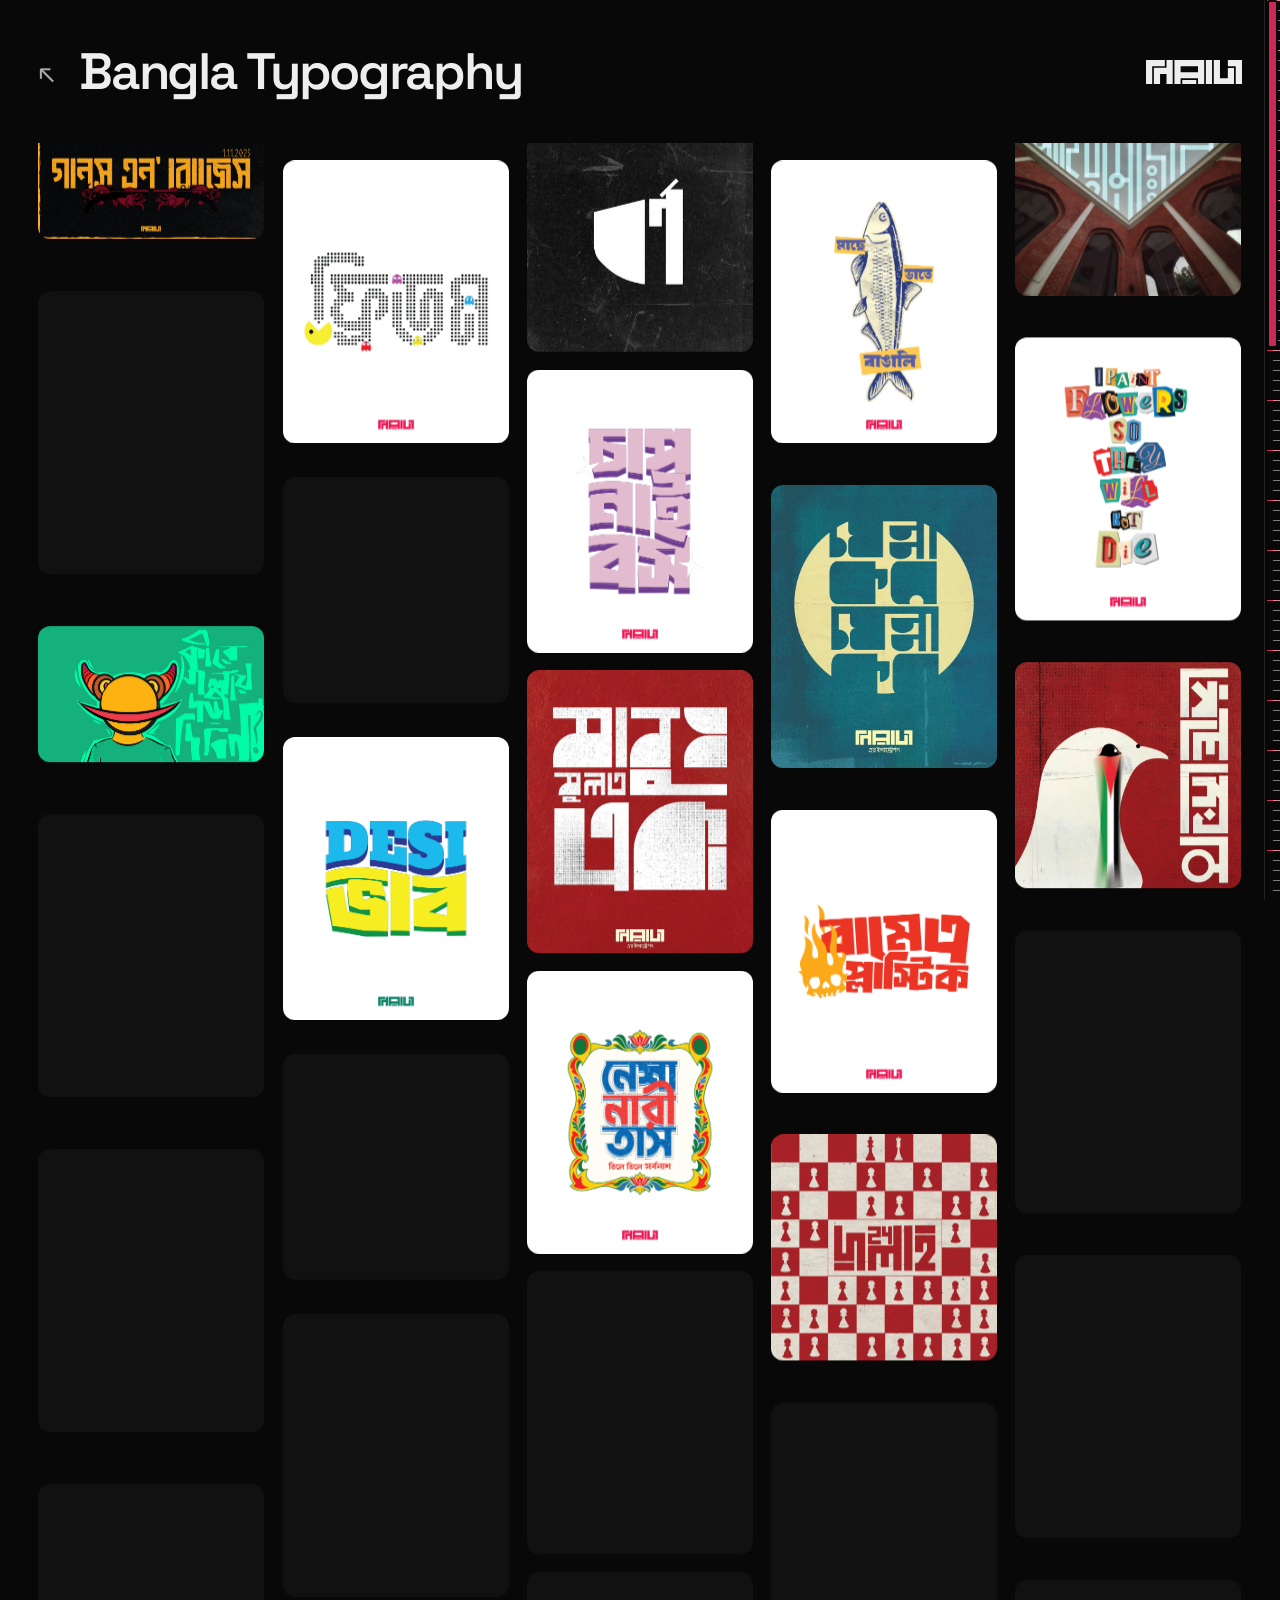
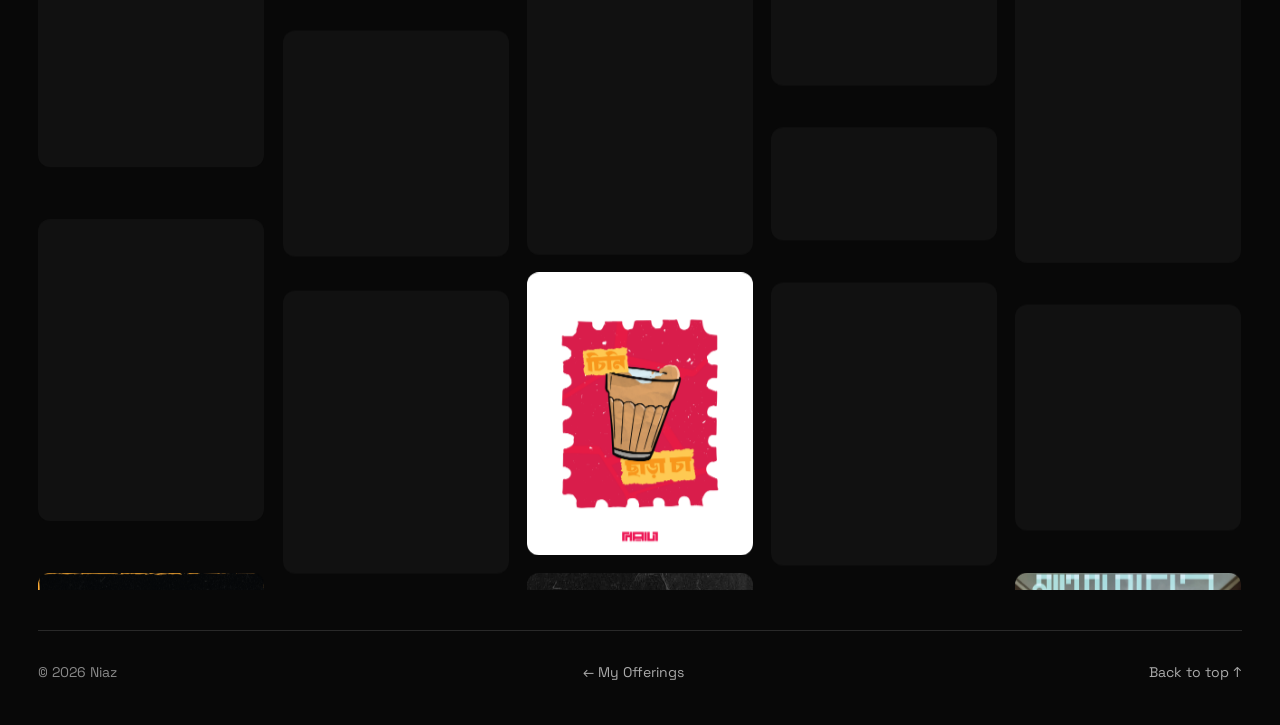
==== commit 78b7a961: "Ruler Update" ====
--- a/bangla-typography.html
+++ b/bangla-typography.html
@@ -1,5 +1,5 @@
 <!DOCTYPE html>
-<html lang="en"><head><meta charset="UTF-8"><meta name="viewport" content="width=device-width,initial-scale=1"><meta name="theme-color" content="#000000"><title>Bangla Typography — Niaz</title><link rel="preconnect" href="https://fonts.googleapis.com"><link rel="preconnect" href="https://fonts.gstatic.com" crossorigin><link href="https://fonts.googleapis.com/css2?family=Space+Grotesk:wght@400;500;600;700&display=swap" rel="stylesheet"><link rel="stylesheet" href="offerings.css"><script src="artwork-gallery.js" defer></script><link rel="stylesheet" href="site-cursor.css"><script src="site-cursor.js" defer></script><link rel="stylesheet" href="typography-feed.css"><script src="typography-feed.js" defer></script><link rel="stylesheet" href="site-polish.css"><link rel="stylesheet" href="back-to-top.css"><script src="back-to-top.js" defer></script><link rel="stylesheet" href="ruler-scrollbar.css"></head>
+<html lang="en"><head><meta charset="UTF-8"><meta name="viewport" content="width=device-width,initial-scale=1"><meta name="theme-color" content="#000000"><title>Bangla Typography — Niaz</title><link rel="preconnect" href="https://fonts.googleapis.com"><link rel="preconnect" href="https://fonts.gstatic.com" crossorigin><link href="https://fonts.googleapis.com/css2?family=Space+Grotesk:wght@400;500;600;700&display=swap" rel="stylesheet"><link rel="stylesheet" href="offerings.css"><script src="artwork-gallery.js" defer></script><link rel="stylesheet" href="site-cursor.css"><script src="site-cursor.js" defer></script><link rel="stylesheet" href="typography-feed.css"><script src="typography-feed.js" defer></script><link rel="stylesheet" href="site-polish.css"><link rel="stylesheet" href="back-to-top.css"><script src="back-to-top.js" defer></script><link rel="stylesheet" href="ruler-scrollbar.css?v=2"><script src="ruler-scrollbar.js?v=2" defer></script></head>
 <body data-gallery="bangla-typography" class="typography-feed"><header><a class="back" href="portfolio_websiteV_4.html#services" aria-label="Back to My Offerings">↖</a><h1>Bangla Typography</h1><a class="gallery-brand" href="portfolio_websiteV_4.html" aria-label="Niaz home"><svg class="gallery-logo" viewBox="0 0 1831 466" fill-rule="evenodd" xmlns="http://www.w3.org/2000/svg" aria-hidden="true" focusable="false">
                     <path d="M692 383H959V466H692Z M1562 0H1831V466H1712V119H1562Z M1293 0H1411V347H1561V151H1679V466H1293Z M1142 0H1260V466H1142Z M542 0H1110V466H992V350H660V466H542Z M660 119H992V233H660Z M509 0H391V150H150V466H268V268H391V466H509Z M359 0H0V466H118V119H359Z" />
                 </svg></a></header><main class="typography-masonry" aria-label="Bangla typography artwork feed"><button class="type-artwork" data-tone="195.30" type="button" aria-label="Enlarge Bangla typography artwork 1"><img src="artworks/bangla-typography/lettering/472086646_122147337512357300_718914605308335010_n--jpg.webp" width="2048" height="1024" alt="Bangla typography artwork 1" loading="lazy" decoding="async"></button><button class="type-artwork" data-tone="146.13" type="button" aria-label="Enlarge Bangla typography artwork 2"><img src="artworks/bangla-typography/lettering/476017805_122151797912357300_2247948479329770162_n--jpg.webp" width="1500" height="1500" alt="Bangla typography artwork 2" loading="lazy" decoding="async"></button><button class="type-artwork" data-tone="133.36" type="button" aria-label="Enlarge Bangla typography artwork 3"><img src="artworks/bangla-typography/lettering/476079316_122151797972357300_8660503932024443208_n--jpg.webp" width="1500" height="1500" alt="Bangla typography artwork 3" loading="lazy" decoding="async"></button><button class="type-artwork" data-tone="186.51" type="button" aria-label="Enlarge Bangla typography artwork 4"><img src="artworks/bangla-typography/lettering/476106877_122151797828357300_2714550559650615253_n%20%281%29--jpg.webp" width="1500" height="1500" alt="Bangla typography artwork 4" loading="lazy" decoding="async"></button><button class="type-artwork" data-tone="53.81" type="button" aria-label="Enlarge Bangla typography artwork 5"><img src="artworks/bangla-typography/lettering/476224926_122151797786357300_9071917740574597699_n--jpg.webp" width="414" height="414" alt="Bangla typography artwork 5" loading="lazy" decoding="async"></button><button class="type-artwork" data-tone="201.11" type="button" aria-label="Enlarge Bangla typography artwork 6"><img src="artworks/bangla-typography/lettering/476446764_122151797870357300_5855859352182131011_n--jpg.webp" width="1500" height="1500" alt="Bangla typography artwork 6" loading="lazy" decoding="async"></button><button class="type-artwork" data-tone="133.46" type="button" aria-label="Enlarge Bangla typography artwork 7"><img src="artworks/bangla-typography/lettering/482118232_17867928795325629_2978613084950118896_n.webp" width="1440" height="1440" alt="Bangla typography artwork 7" loading="lazy" decoding="async"></button><button class="type-artwork" data-tone="92.50" type="button" aria-label="Enlarge Ramadan typography artwork"><img src="artworks/bangla-typography/lettering/ramadan--png.webp" width="2200" height="1650" alt="Ramadan Bengali typography over brick architecture" loading="lazy" decoding="async"></button><button class="type-artwork" data-tone="132.59" type="button" aria-label="Enlarge Bangla typography artwork 9"><img src="artworks/bangla-typography/lettering/485647402_17870883861325629_332027215192450896_n.webp" width="640" height="800" alt="Bangla typography artwork 9" loading="lazy" decoding="async"></button><button class="type-artwork" data-tone="161.12" type="button" aria-label="Enlarge Bangla typography artwork 10"><img src="artworks/bangla-typography/lettering/491459219_17875053186325629_7655058717236260486_n.webp" width="640" height="800" alt="Bangla typography artwork 10" loading="lazy" decoding="async"></button><button class="type-artwork" data-tone="185.44" type="button" aria-label="Enlarge Bangla typography artwork 11"><img src="artworks/bangla-typography/lettering/497539509_17877479907325629_1176229396182195860_n.webp" width="640" height="800" alt="Bangla typography artwork 11" loading="lazy" decoding="async"></button><button class="type-artwork" data-tone="176.00" type="button" aria-label="Enlarge Bangla typography artwork 12"><img src="artworks/bangla-typography/lettering/542943067_17892157050325629_2858688447425471685_n.webp" width="640" height="800" alt="Bangla typography artwork 12" loading="lazy" decoding="async"></button><button class="type-artwork" data-tone="106.47" type="button" aria-label="Enlarge Bangla typography artwork 13"><img src="artworks/bangla-typography/lettering/544329092_17892745548325629_3523128038941729574_n.webp" width="640" height="800" alt="Bangla typography artwork 13" loading="lazy" decoding="async"></button><button class="type-artwork" data-tone="195.75" type="button" aria-label="Enlarge Bangla typography artwork 14"><img src="artworks/bangla-typography/lettering/633434402_17911350621325629_7187620300619597312_n.webp" width="640" height="853" alt="Bangla typography artwork 14" loading="lazy" decoding="async"></button><button class="type-artwork" data-tone="216.36" type="button" aria-label="Enlarge Bangla typography artwork 15"><img src="artworks/bangla-typography/graphic-type/1--png.webp" width="2000" height="2500" alt="Bangla typography artwork 15" loading="lazy" decoding="async"></button><button class="type-artwork" data-tone="210.95" type="button" aria-label="Enlarge Bangla typography artwork 16"><img src="artworks/bangla-typography/graphic-type/2--png.webp" width="2000" height="2500" alt="Bangla typography artwork 16" loading="lazy" decoding="async"></button><button class="type-artwork" data-tone="218.75" type="button" aria-label="Enlarge Bangla typography artwork 17"><img src="artworks/bangla-typography/graphic-type/3--png.webp" width="2000" height="2500" alt="Bangla typography artwork 17" loading="lazy" decoding="async"></button><button class="type-artwork" data-tone="204.73" type="button" aria-label="Enlarge Bangla typography artwork 18"><img src="artworks/bangla-typography/graphic-type/4--png.webp" width="2000" height="2500" alt="Bangla typography artwork 18" loading="lazy" decoding="async"></button><button class="type-artwork" data-tone="211.72" type="button" aria-label="Enlarge Bangla typography artwork 19"><img src="artworks/bangla-typography/graphic-type/5--png.webp" width="2000" height="2500" alt="Bangla typography artwork 19" loading="lazy" decoding="async"></button><button class="type-artwork" data-tone="235.06" type="button" aria-label="Enlarge Bangla typography artwork 20"><img src="artworks/bangla-typography/graphic-type/6--png.webp" width="2000" height="2500" alt="Bangla typography artwork 20" loading="lazy" decoding="async"></button><button class="type-artwork" data-tone="237.05" type="button" aria-label="Enlarge Bangla typography artwork 21"><img src="artworks/bangla-typography/graphic-type/7--png.webp" width="2000" height="2500" alt="Bangla typography artwork 21" loading="lazy" decoding="async"></button><button class="type-artwork" data-tone="233.54" type="button" aria-label="Enlarge Bangla typography artwork 22"><img src="artworks/bangla-typography/graphic-type/8--png.webp" width="2000" height="2500" alt="Bangla typography artwork 22" loading="lazy" decoding="async"></button><button class="type-artwork" data-tone="229.53" type="button" aria-label="Enlarge Bangla typography artwork 23"><img src="artworks/bangla-typography/graphic-type/9--png.webp" width="2000" height="2500" alt="Bangla typography artwork 23" loading="lazy" decoding="async"></button><button class="type-artwork" data-tone="243.11" type="button" aria-label="Enlarge Bangla typography artwork 24"><img src="artworks/bangla-typography/graphic-type/11--png.webp" width="2000" height="2500" alt="Bangla typography artwork 24" loading="lazy" decoding="async"></button><button class="type-artwork" data-tone="238.25" type="button" aria-label="Enlarge Bangla typography artwork 25"><img src="artworks/bangla-typography/graphic-type/12--png.webp" width="2000" height="2500" alt="Bangla typography artwork 25" loading="lazy" decoding="async"></button><button class="type-artwork" data-tone="222.57" type="button" aria-label="Enlarge Bangla typography artwork 26"><img src="artworks/bangla-typography/graphic-type/13--png.webp" width="2000" height="2500" alt="Bangla typography artwork 26" loading="lazy" decoding="async"></button><button class="type-artwork" data-tone="234.82" type="button" aria-label="Enlarge Bangla typography artwork 27"><img src="artworks/bangla-typography/graphic-type/14--png.webp" width="2000" height="2500" alt="Bangla typography artwork 27" loading="lazy" decoding="async"></button><button class="type-artwork" data-tone="230.06" type="button" aria-label="Enlarge Bangla typography artwork 28"><img src="artworks/bangla-typography/graphic-type/15--png.webp" width="2000" height="2500" alt="Bangla typography artwork 28" loading="lazy" decoding="async"></button><button class="type-artwork" data-tone="195.93" type="button" aria-label="Enlarge Bangla typography artwork 29"><img src="artworks/bangla-typography/graphic-type/16--png.webp" width="2000" height="2500" alt="Bangla typography artwork 29" loading="lazy" decoding="async"></button><button class="type-artwork" data-tone="242.75" type="button" aria-label="Enlarge Bangla typography artwork 30"><img src="artworks/bangla-typography/graphic-type/17--png.webp" width="2000" height="2500" alt="Bangla typography artwork 30" loading="lazy" decoding="async"></button><button class="type-artwork" data-tone="235.40" type="button" aria-label="Enlarge Bangla typography artwork 31"><img src="artworks/bangla-typography/graphic-type/18--png.webp" width="2000" height="2500" alt="Bangla typography artwork 31" loading="lazy" decoding="async"></button><button class="type-artwork" data-tone="220.15" type="button" aria-label="Enlarge Bangla typography artwork 32"><img src="artworks/bangla-typography/graphic-type/19--png.webp" width="2000" height="2500" alt="Bangla typography artwork 32" loading="lazy" decoding="async"></button><button class="type-artwork" data-tone="37.51" type="button" aria-label="Enlarge Guns and roses Bengali lettering"><img src="artworks/bangla-typography/favourites/575205002_122191061930357300_2876303411943178242_n--jpg.webp" width="2896" height="1448" alt="Guns and roses Bengali lettering" loading="lazy" decoding="async"></button><button class="type-artwork" data-tone="131.06" type="button" aria-label="Enlarge Colourful character illustration with Bengali lettering"><img src="artworks/bangla-typography/favourites/438083481_469232502110974_217605925769682889_n--jpg.webp" width="1800" height="1080" alt="Colourful character illustration with Bengali lettering" loading="lazy" decoding="async"></button><button class="type-artwork" data-tone="101.89" type="button" aria-label="Enlarge Two Taka Artist Bengali typography"><img src="artworks/bangla-typography/favourites/3--png.webp" width="5400" height="5400" alt="Two Taka Artist Bengali typography" loading="lazy" decoding="async"></button></main><footer class="typography-footer"><span>© 2026 Niaz</span><a href="portfolio_websiteV_4.html#services">← My Offerings</a><a href="#">Back to top ↑</a></footer></body></html>
--- a/ruler-scrollbar.css
+++ b/ruler-scrollbar.css
@@ -7,3 +7,11 @@
 html::-webkit-scrollbar-thumb:active{background:#ff749b}
 html::-webkit-scrollbar-corner{background:#080808}
 @supports not selector(::-webkit-scrollbar){html{scrollbar-color:#CB2957 #080808;scrollbar-width:auto}}
+html.ruler-ready{scrollbar-width:none;scrollbar-gutter:auto}
+html.ruler-ready::-webkit-scrollbar{display:none;width:0}
+.ruler-rail{position:fixed;top:0;right:0;bottom:0;width:16px;z-index:9990;background:#080808;border-left:1px solid #ffffff1c;touch-action:none;cursor:pointer;background-image:repeating-linear-gradient(to bottom,#ddd8 0 1px,transparent 1px 10px),repeating-linear-gradient(to bottom,#CB2957 0 1px,transparent 1px 50px);background-size:7px 100%,13px 100%;background-position:right top;background-repeat:no-repeat}
+.ruler-rail[hidden]{display:none}
+.ruler-thumb{position:absolute;top:0;left:2px;right:2px;min-height:38px;border:2px solid #080808;background:#CB2957;border-radius:3px;cursor:grab;will-change:transform}
+.ruler-thumb:hover,.ruler-rail.is-dragging .ruler-thumb{background:#ee4777}
+.ruler-rail.is-dragging .ruler-thumb{cursor:grabbing}
+.ruler-thumb:focus-visible{outline:1px solid white;outline-offset:-1px}
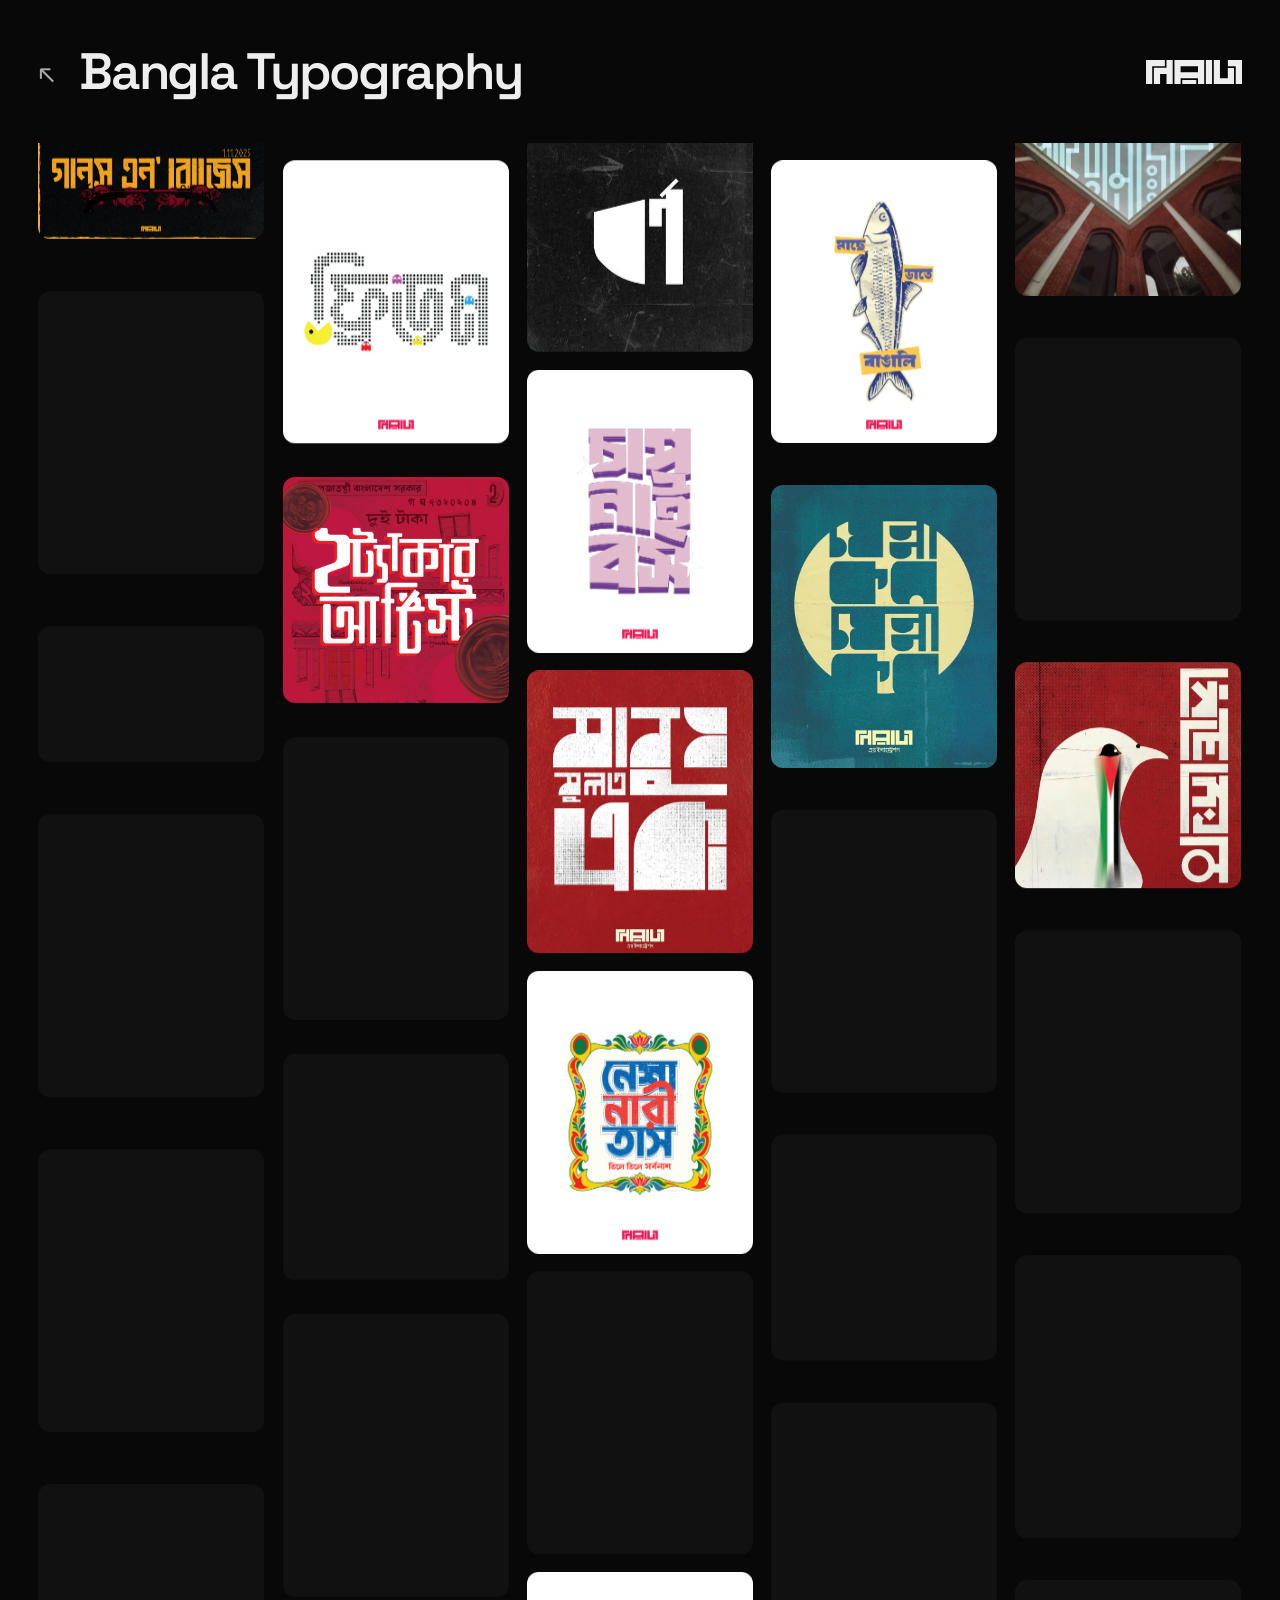
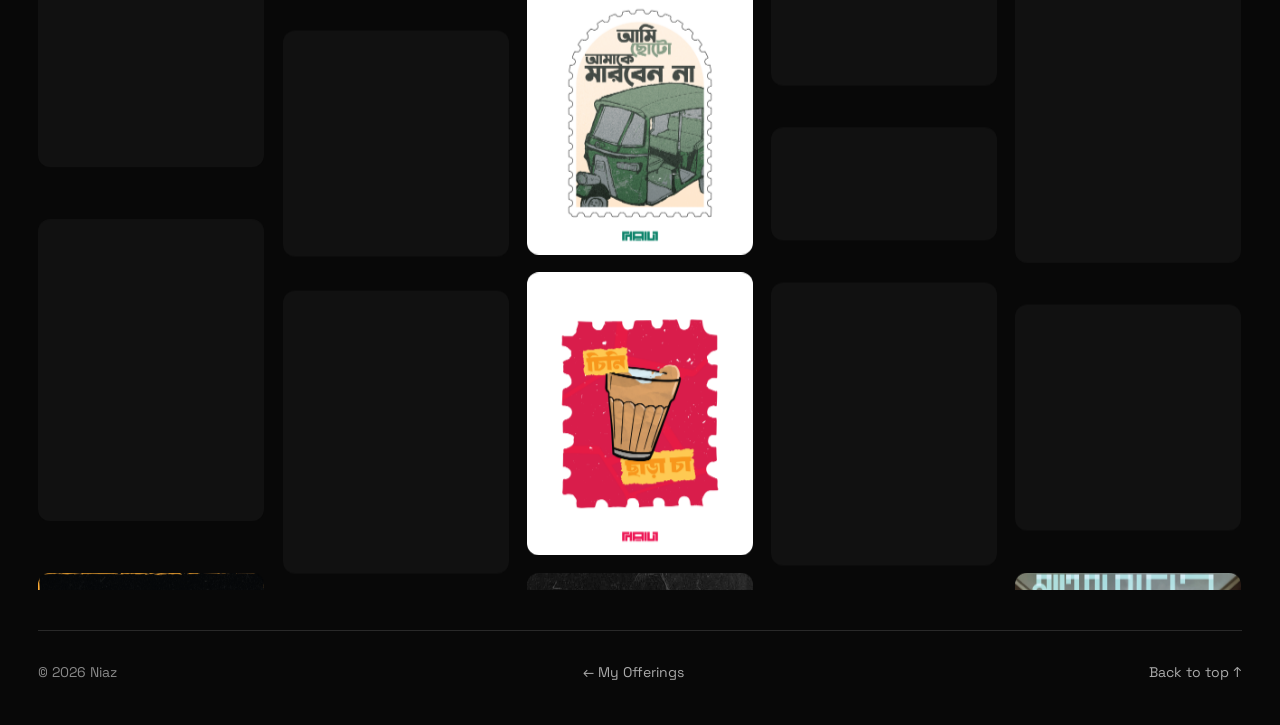
==== commit bb68e220: "scrool bar delete" ====
--- a/bangla-typography.html
+++ b/bangla-typography.html
@@ -1,5 +1,5 @@
 <!DOCTYPE html>
-<html lang="en"><head><meta charset="UTF-8"><meta name="viewport" content="width=device-width,initial-scale=1"><meta name="theme-color" content="#000000"><title>Bangla Typography — Niaz</title><link rel="preconnect" href="https://fonts.googleapis.com"><link rel="preconnect" href="https://fonts.gstatic.com" crossorigin><link href="https://fonts.googleapis.com/css2?family=Space+Grotesk:wght@400;500;600;700&display=swap" rel="stylesheet"><link rel="stylesheet" href="offerings.css"><script src="artwork-gallery.js" defer></script><link rel="stylesheet" href="site-cursor.css"><script src="site-cursor.js" defer></script><link rel="stylesheet" href="typography-feed.css"><script src="typography-feed.js" defer></script><link rel="stylesheet" href="site-polish.css"><link rel="stylesheet" href="back-to-top.css"><script src="back-to-top.js" defer></script><link rel="stylesheet" href="ruler-scrollbar.css?v=2"><script src="ruler-scrollbar.js?v=2" defer></script></head>
+<html lang="en"><head><meta charset="UTF-8"><meta name="viewport" content="width=device-width,initial-scale=1"><meta name="theme-color" content="#000000"><title>Bangla Typography — Niaz</title><link rel="preconnect" href="https://fonts.googleapis.com"><link rel="preconnect" href="https://fonts.gstatic.com" crossorigin><link href="https://fonts.googleapis.com/css2?family=Space+Grotesk:wght@400;500;600;700&display=swap" rel="stylesheet"><link rel="stylesheet" href="offerings.css"><script src="artwork-gallery.js" defer></script><link rel="stylesheet" href="site-cursor.css"><script src="site-cursor.js" defer></script><link rel="stylesheet" href="typography-feed.css"><script src="typography-feed.js" defer></script><link rel="stylesheet" href="site-polish.css"><link rel="stylesheet" href="back-to-top.css"><script src="back-to-top.js" defer></script></head>
 <body data-gallery="bangla-typography" class="typography-feed"><header><a class="back" href="portfolio_websiteV_4.html#services" aria-label="Back to My Offerings">↖</a><h1>Bangla Typography</h1><a class="gallery-brand" href="portfolio_websiteV_4.html" aria-label="Niaz home"><svg class="gallery-logo" viewBox="0 0 1831 466" fill-rule="evenodd" xmlns="http://www.w3.org/2000/svg" aria-hidden="true" focusable="false">
                     <path d="M692 383H959V466H692Z M1562 0H1831V466H1712V119H1562Z M1293 0H1411V347H1561V151H1679V466H1293Z M1142 0H1260V466H1142Z M542 0H1110V466H992V350H660V466H542Z M660 119H992V233H660Z M509 0H391V150H150V466H268V268H391V466H509Z M359 0H0V466H118V119H359Z" />
                 </svg></a></header><main class="typography-masonry" aria-label="Bangla typography artwork feed"><button class="type-artwork" data-tone="195.30" type="button" aria-label="Enlarge Bangla typography artwork 1"><img src="artworks/bangla-typography/lettering/472086646_122147337512357300_718914605308335010_n--jpg.webp" width="2048" height="1024" alt="Bangla typography artwork 1" loading="lazy" decoding="async"></button><button class="type-artwork" data-tone="146.13" type="button" aria-label="Enlarge Bangla typography artwork 2"><img src="artworks/bangla-typography/lettering/476017805_122151797912357300_2247948479329770162_n--jpg.webp" width="1500" height="1500" alt="Bangla typography artwork 2" loading="lazy" decoding="async"></button><button class="type-artwork" data-tone="133.36" type="button" aria-label="Enlarge Bangla typography artwork 3"><img src="artworks/bangla-typography/lettering/476079316_122151797972357300_8660503932024443208_n--jpg.webp" width="1500" height="1500" alt="Bangla typography artwork 3" loading="lazy" decoding="async"></button><button class="type-artwork" data-tone="186.51" type="button" aria-label="Enlarge Bangla typography artwork 4"><img src="artworks/bangla-typography/lettering/476106877_122151797828357300_2714550559650615253_n%20%281%29--jpg.webp" width="1500" height="1500" alt="Bangla typography artwork 4" loading="lazy" decoding="async"></button><button class="type-artwork" data-tone="53.81" type="button" aria-label="Enlarge Bangla typography artwork 5"><img src="artworks/bangla-typography/lettering/476224926_122151797786357300_9071917740574597699_n--jpg.webp" width="414" height="414" alt="Bangla typography artwork 5" loading="lazy" decoding="async"></button><button class="type-artwork" data-tone="201.11" type="button" aria-label="Enlarge Bangla typography artwork 6"><img src="artworks/bangla-typography/lettering/476446764_122151797870357300_5855859352182131011_n--jpg.webp" width="1500" height="1500" alt="Bangla typography artwork 6" loading="lazy" decoding="async"></button><button class="type-artwork" data-tone="133.46" type="button" aria-label="Enlarge Bangla typography artwork 7"><img src="artworks/bangla-typography/lettering/482118232_17867928795325629_2978613084950118896_n.webp" width="1440" height="1440" alt="Bangla typography artwork 7" loading="lazy" decoding="async"></button><button class="type-artwork" data-tone="92.50" type="button" aria-label="Enlarge Ramadan typography artwork"><img src="artworks/bangla-typography/lettering/ramadan--png.webp" width="2200" height="1650" alt="Ramadan Bengali typography over brick architecture" loading="lazy" decoding="async"></button><button class="type-artwork" data-tone="132.59" type="button" aria-label="Enlarge Bangla typography artwork 9"><img src="artworks/bangla-typography/lettering/485647402_17870883861325629_332027215192450896_n.webp" width="640" height="800" alt="Bangla typography artwork 9" loading="lazy" decoding="async"></button><button class="type-artwork" data-tone="161.12" type="button" aria-label="Enlarge Bangla typography artwork 10"><img src="artworks/bangla-typography/lettering/491459219_17875053186325629_7655058717236260486_n.webp" width="640" height="800" alt="Bangla typography artwork 10" loading="lazy" decoding="async"></button><button class="type-artwork" data-tone="185.44" type="button" aria-label="Enlarge Bangla typography artwork 11"><img src="artworks/bangla-typography/lettering/497539509_17877479907325629_1176229396182195860_n.webp" width="640" height="800" alt="Bangla typography artwork 11" loading="lazy" decoding="async"></button><button class="type-artwork" data-tone="176.00" type="button" aria-label="Enlarge Bangla typography artwork 12"><img src="artworks/bangla-typography/lettering/542943067_17892157050325629_2858688447425471685_n.webp" width="640" height="800" alt="Bangla typography artwork 12" loading="lazy" decoding="async"></button><button class="type-artwork" data-tone="106.47" type="button" aria-label="Enlarge Bangla typography artwork 13"><img src="artworks/bangla-typography/lettering/544329092_17892745548325629_3523128038941729574_n.webp" width="640" height="800" alt="Bangla typography artwork 13" loading="lazy" decoding="async"></button><button class="type-artwork" data-tone="195.75" type="button" aria-label="Enlarge Bangla typography artwork 14"><img src="artworks/bangla-typography/lettering/633434402_17911350621325629_7187620300619597312_n.webp" width="640" height="853" alt="Bangla typography artwork 14" loading="lazy" decoding="async"></button><button class="type-artwork" data-tone="216.36" type="button" aria-label="Enlarge Bangla typography artwork 15"><img src="artworks/bangla-typography/graphic-type/1--png.webp" width="2000" height="2500" alt="Bangla typography artwork 15" loading="lazy" decoding="async"></button><button class="type-artwork" data-tone="210.95" type="button" aria-label="Enlarge Bangla typography artwork 16"><img src="artworks/bangla-typography/graphic-type/2--png.webp" width="2000" height="2500" alt="Bangla typography artwork 16" loading="lazy" decoding="async"></button><button class="type-artwork" data-tone="218.75" type="button" aria-label="Enlarge Bangla typography artwork 17"><img src="artworks/bangla-typography/graphic-type/3--png.webp" width="2000" height="2500" alt="Bangla typography artwork 17" loading="lazy" decoding="async"></button><button class="type-artwork" data-tone="204.73" type="button" aria-label="Enlarge Bangla typography artwork 18"><img src="artworks/bangla-typography/graphic-type/4--png.webp" width="2000" height="2500" alt="Bangla typography artwork 18" loading="lazy" decoding="async"></button><button class="type-artwork" data-tone="211.72" type="button" aria-label="Enlarge Bangla typography artwork 19"><img src="artworks/bangla-typography/graphic-type/5--png.webp" width="2000" height="2500" alt="Bangla typography artwork 19" loading="lazy" decoding="async"></button><button class="type-artwork" data-tone="235.06" type="button" aria-label="Enlarge Bangla typography artwork 20"><img src="artworks/bangla-typography/graphic-type/6--png.webp" width="2000" height="2500" alt="Bangla typography artwork 20" loading="lazy" decoding="async"></button><button class="type-artwork" data-tone="237.05" type="button" aria-label="Enlarge Bangla typography artwork 21"><img src="artworks/bangla-typography/graphic-type/7--png.webp" width="2000" height="2500" alt="Bangla typography artwork 21" loading="lazy" decoding="async"></button><button class="type-artwork" data-tone="233.54" type="button" aria-label="Enlarge Bangla typography artwork 22"><img src="artworks/bangla-typography/graphic-type/8--png.webp" width="2000" height="2500" alt="Bangla typography artwork 22" loading="lazy" decoding="async"></button><button class="type-artwork" data-tone="229.53" type="button" aria-label="Enlarge Bangla typography artwork 23"><img src="artworks/bangla-typography/graphic-type/9--png.webp" width="2000" height="2500" alt="Bangla typography artwork 23" loading="lazy" decoding="async"></button><button class="type-artwork" data-tone="243.11" type="button" aria-label="Enlarge Bangla typography artwork 24"><img src="artworks/bangla-typography/graphic-type/11--png.webp" width="2000" height="2500" alt="Bangla typography artwork 24" loading="lazy" decoding="async"></button><button class="type-artwork" data-tone="238.25" type="button" aria-label="Enlarge Bangla typography artwork 25"><img src="artworks/bangla-typography/graphic-type/12--png.webp" width="2000" height="2500" alt="Bangla typography artwork 25" loading="lazy" decoding="async"></button><button class="type-artwork" data-tone="222.57" type="button" aria-label="Enlarge Bangla typography artwork 26"><img src="artworks/bangla-typography/graphic-type/13--png.webp" width="2000" height="2500" alt="Bangla typography artwork 26" loading="lazy" decoding="async"></button><button class="type-artwork" data-tone="234.82" type="button" aria-label="Enlarge Bangla typography artwork 27"><img src="artworks/bangla-typography/graphic-type/14--png.webp" width="2000" height="2500" alt="Bangla typography artwork 27" loading="lazy" decoding="async"></button><button class="type-artwork" data-tone="230.06" type="button" aria-label="Enlarge Bangla typography artwork 28"><img src="artworks/bangla-typography/graphic-type/15--png.webp" width="2000" height="2500" alt="Bangla typography artwork 28" loading="lazy" decoding="async"></button><button class="type-artwork" data-tone="195.93" type="button" aria-label="Enlarge Bangla typography artwork 29"><img src="artworks/bangla-typography/graphic-type/16--png.webp" width="2000" height="2500" alt="Bangla typography artwork 29" loading="lazy" decoding="async"></button><button class="type-artwork" data-tone="242.75" type="button" aria-label="Enlarge Bangla typography artwork 30"><img src="artworks/bangla-typography/graphic-type/17--png.webp" width="2000" height="2500" alt="Bangla typography artwork 30" loading="lazy" decoding="async"></button><button class="type-artwork" data-tone="235.40" type="button" aria-label="Enlarge Bangla typography artwork 31"><img src="artworks/bangla-typography/graphic-type/18--png.webp" width="2000" height="2500" alt="Bangla typography artwork 31" loading="lazy" decoding="async"></button><button class="type-artwork" data-tone="220.15" type="button" aria-label="Enlarge Bangla typography artwork 32"><img src="artworks/bangla-typography/graphic-type/19--png.webp" width="2000" height="2500" alt="Bangla typography artwork 32" loading="lazy" decoding="async"></button><button class="type-artwork" data-tone="37.51" type="button" aria-label="Enlarge Guns and roses Bengali lettering"><img src="artworks/bangla-typography/favourites/575205002_122191061930357300_2876303411943178242_n--jpg.webp" width="2896" height="1448" alt="Guns and roses Bengali lettering" loading="lazy" decoding="async"></button><button class="type-artwork" data-tone="131.06" type="button" aria-label="Enlarge Colourful character illustration with Bengali lettering"><img src="artworks/bangla-typography/favourites/438083481_469232502110974_217605925769682889_n--jpg.webp" width="1800" height="1080" alt="Colourful character illustration with Bengali lettering" loading="lazy" decoding="async"></button><button class="type-artwork" data-tone="101.89" type="button" aria-label="Enlarge Two Taka Artist Bengali typography"><img src="artworks/bangla-typography/favourites/3--png.webp" width="5400" height="5400" alt="Two Taka Artist Bengali typography" loading="lazy" decoding="async"></button></main><footer class="typography-footer"><span>© 2026 Niaz</span><a href="portfolio_websiteV_4.html#services">← My Offerings</a><a href="#">Back to top ↑</a></footer></body></html>
